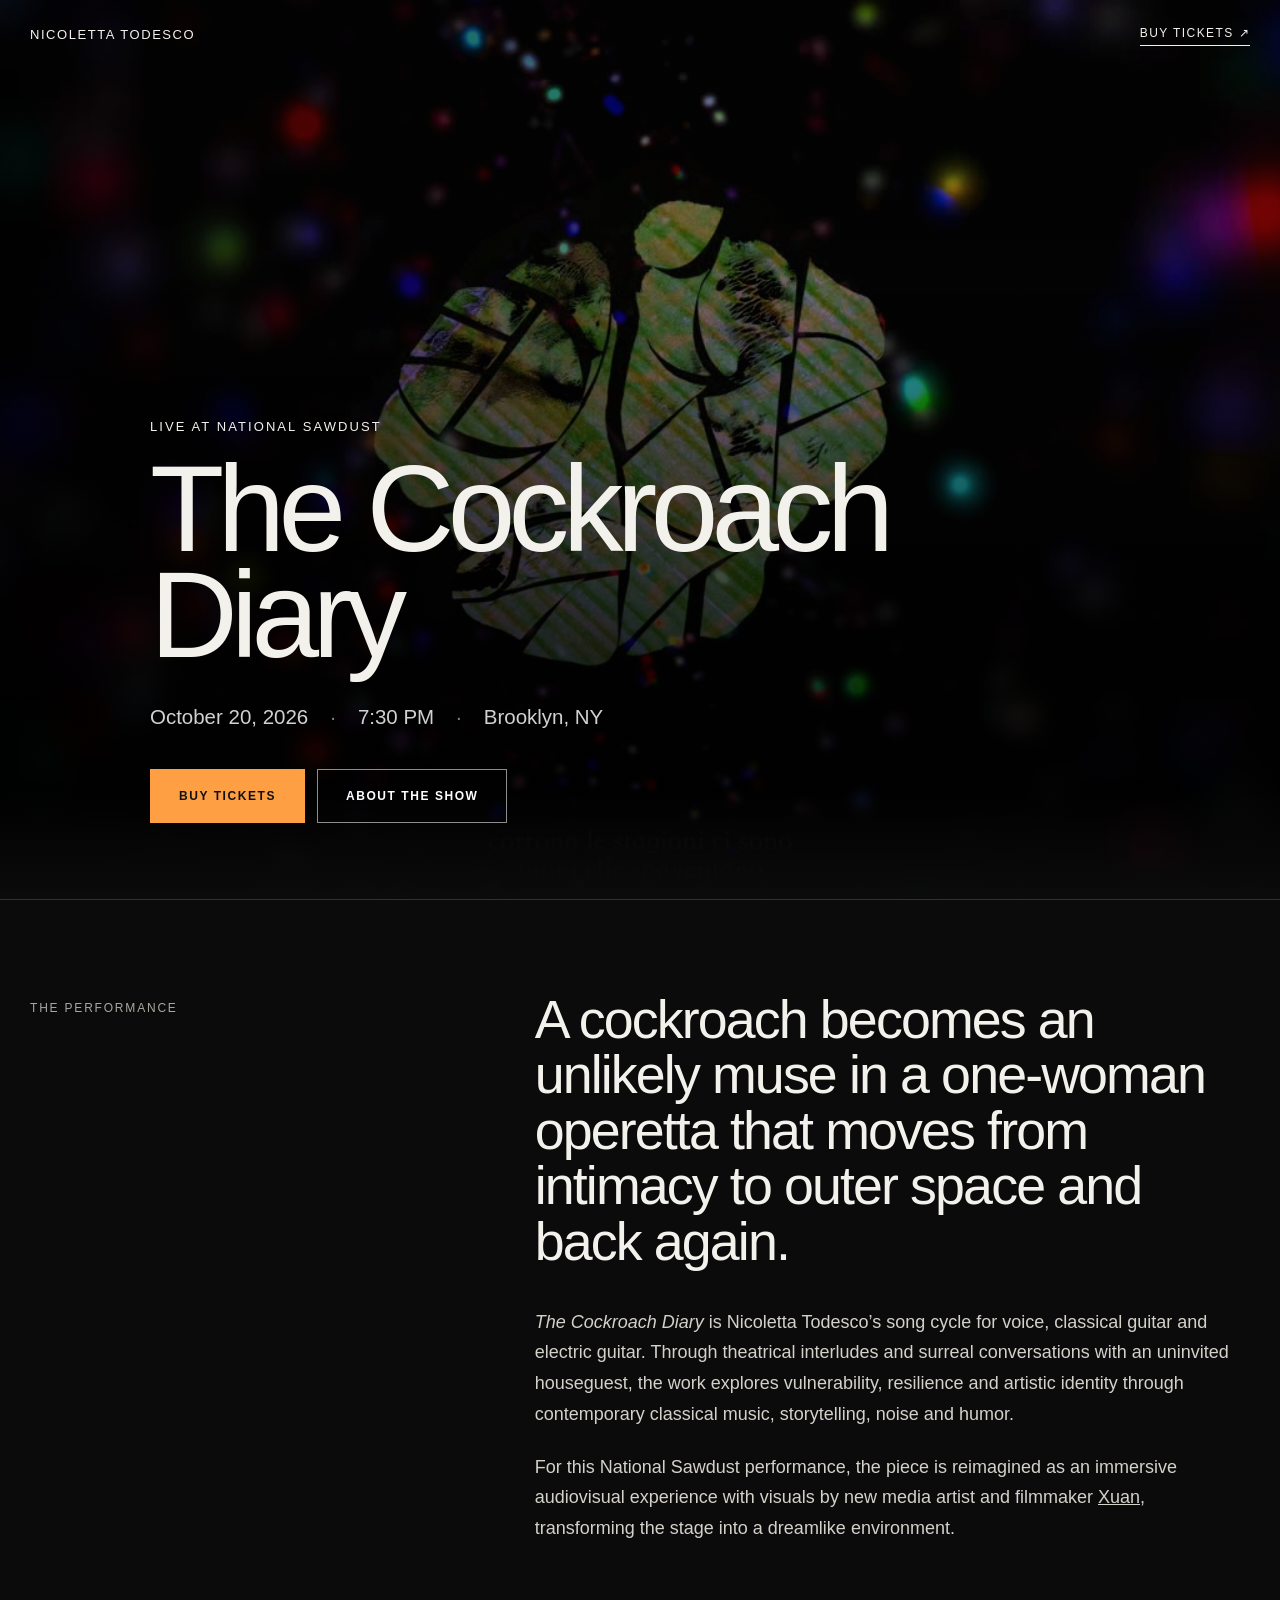
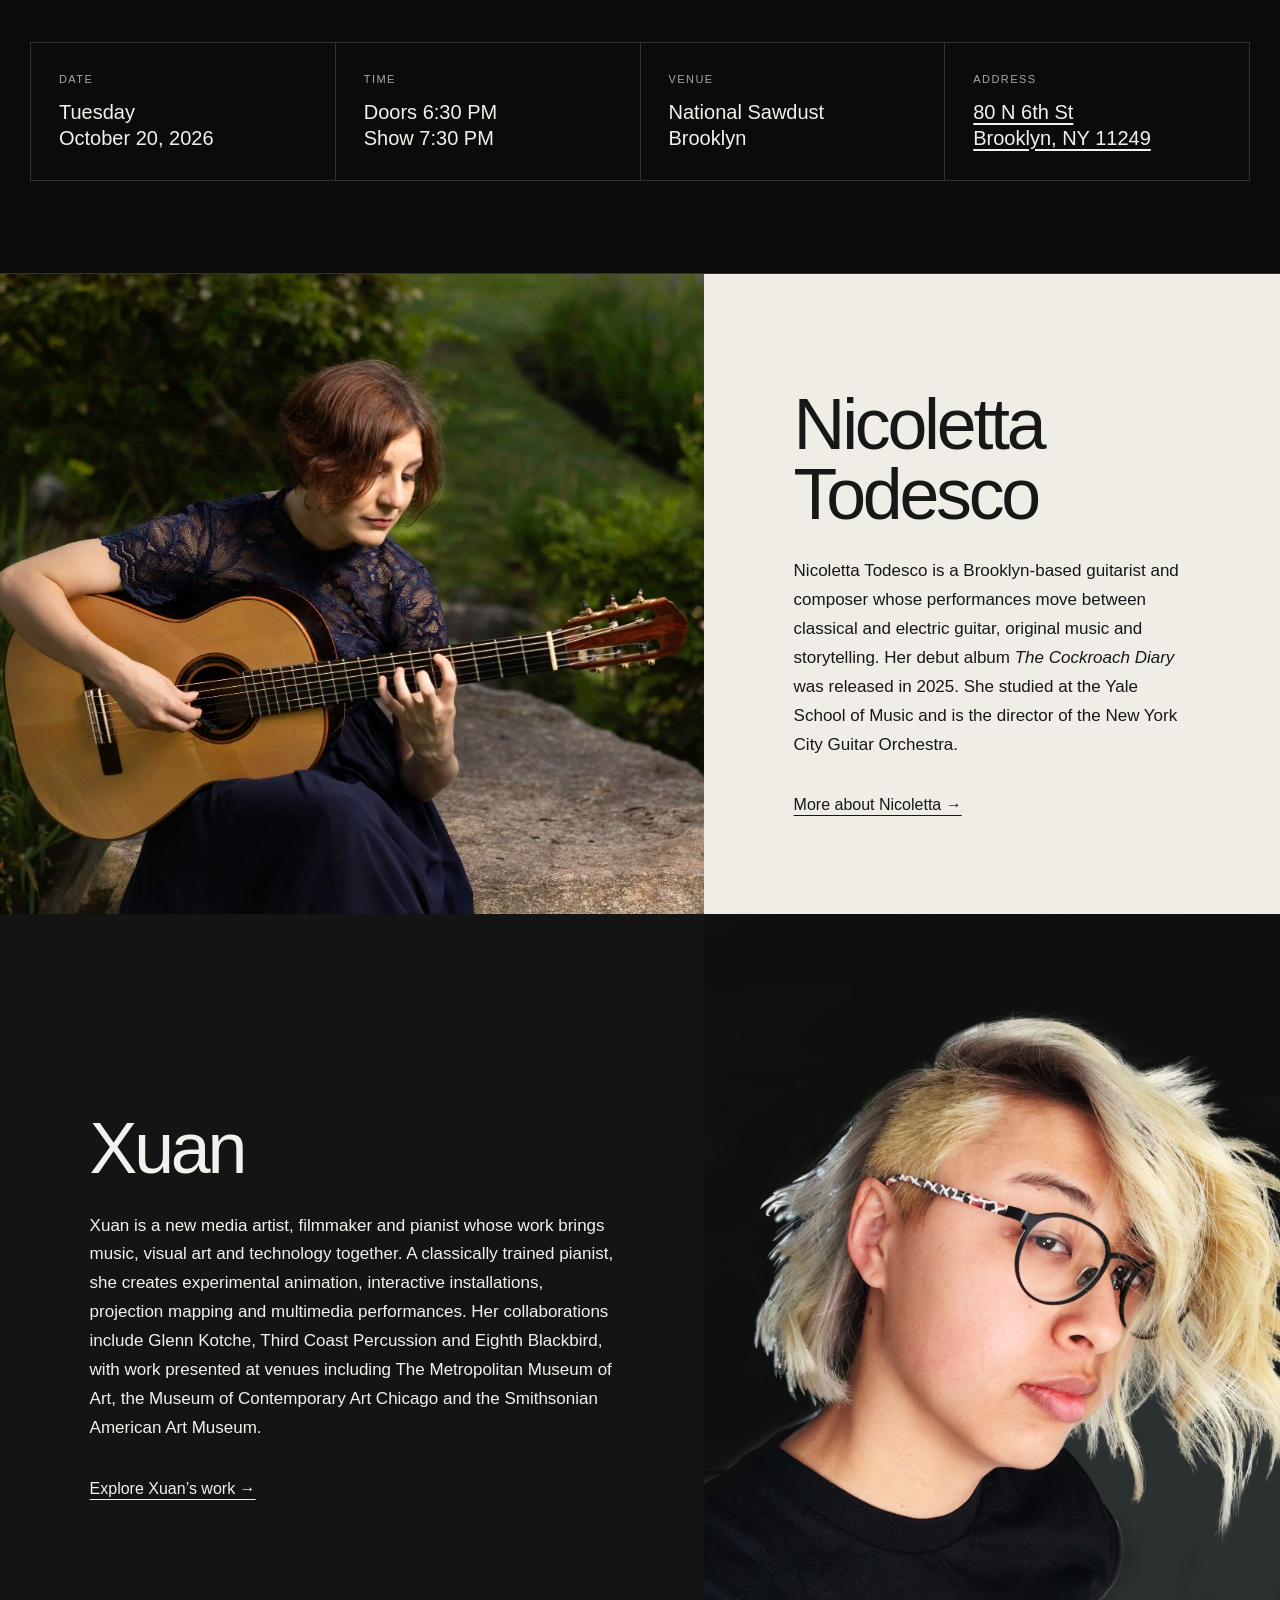
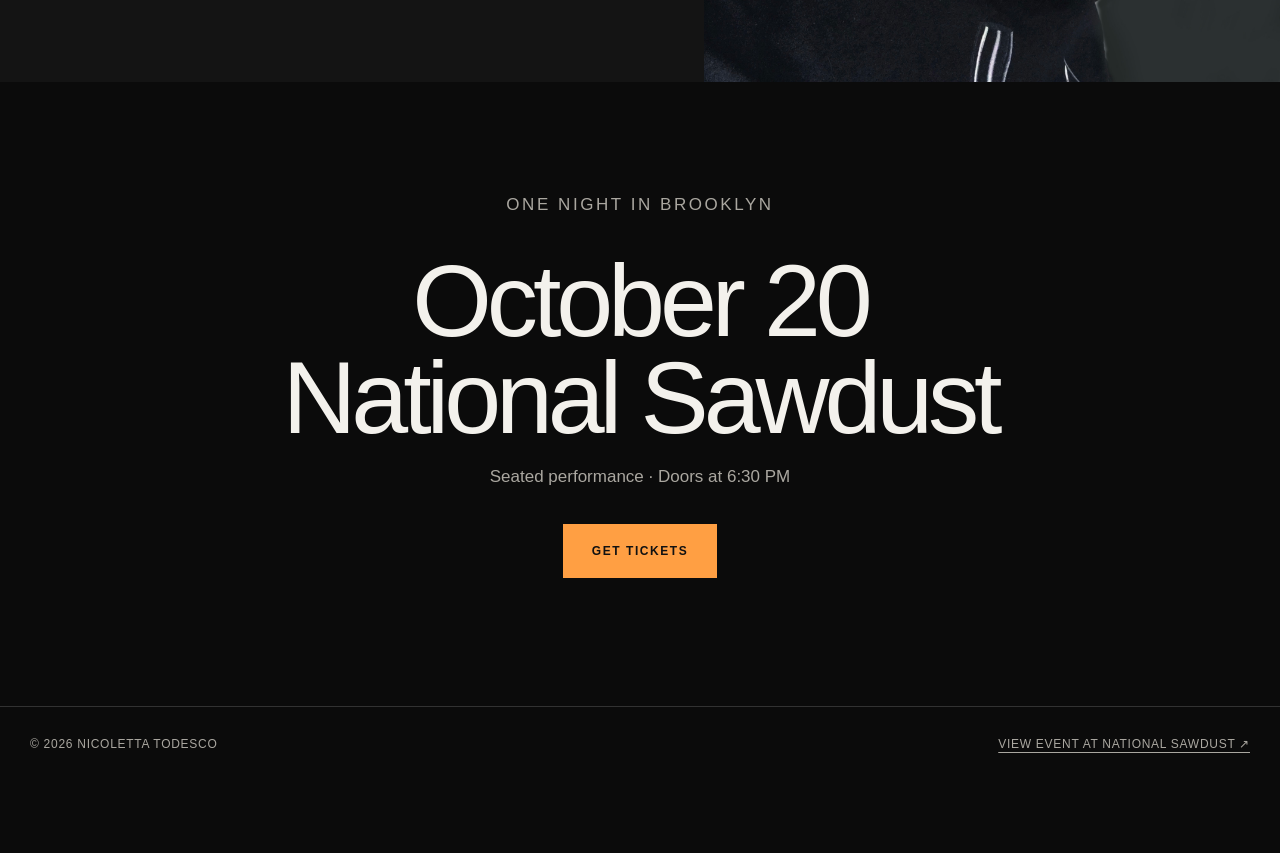
==== national-sawdust.html @ 716d6fb7 "Update national-sawdust.html" ====
<!doctype html>
<html lang="en">

<head>
  <meta charset="utf-8">
  <meta name="viewport" content="width=device-width, initial-scale=1">
  <meta name="theme-color" content="#0b0b0b">

  <title>Nicoletta Todesco — The Cockroach Diary Live at National Sawdust</title>
  <meta name="description"
    content="Nicoletta Todesco performs The Cockroach Diary live at National Sawdust in Brooklyn on October 20, 2026 — an immersive audiovisual performance with visuals by Xuan.">

  <!-- Change this if you use a different final URL -->
  <link rel="canonical" href="https://nicolettatodesco.org/national-sawdust">

  <!-- Open Graph / Facebook -->
  <meta property="og:type" content="website">
  <meta property="og:title" content="The Cockroach Diary — Live at National Sawdust">
  <meta property="og:description"
    content="October 20, 2026 · 7:30 PM · Brooklyn. An immersive audiovisual performance by Nicoletta Todesco with visuals by Xuan.">
  <meta property="og:url" content="https://nicolettatodesco.org/national-sawdust">
  <meta property="og:image" content="https://nicolettatodesco.org/images/promo-poster.jpg">
  <meta property="og:image:width" content="1280">
  <meta property="og:image:height" content="720">

  <link rel="apple-touch-icon" href="/apple-touch-icon.png">

  <!-- Event structured data -->
  <script type="application/ld+json">
  {
    "@context": "https://schema.org",
    "@type": "MusicEvent",
    "name": "Nicoletta Todesco: The Cockroach Diary",
    "description": "An immersive audiovisual performance of The Cockroach Diary, a song cycle for voice, classical guitar and electric guitar, with visuals by Xuan.",
    "startDate": "2026-10-20T19:30:00-04:00",
    "eventStatus": "https://schema.org/EventScheduled",
    "eventAttendanceMode": "https://schema.org/OfflineEventAttendanceMode",
    "location": {
      "@type": "Place",
      "name": "National Sawdust",
      "address": {
        "@type": "PostalAddress",
        "streetAddress": "80 North 6th Street",
        "addressLocality": "Brooklyn",
        "addressRegion": "NY",
        "postalCode": "11249",
        "addressCountry": "US"
      }
    },
    "performer": {
      "@type": "Person",
      "name": "Nicoletta Todesco",
      "url": "https://nicolettatodesco.org"
    },
    "image": [
      "https://nicolettatodesco.org/images/promo-poster.jpg"
    ],
    "offers": {
      "@type": "Offer",
      "url": "https://ci.ovationtix.com/36490/production/1280504",
      "availability": "https://schema.org/InStock"
    }
  }
  </script>

  <!-- Meta Pixel Code -->
  <script>
    !function (f, b, e, v, n, t, s) {
      if (f.fbq) return; n = f.fbq = function () {
        n.callMethod ?
        n.callMethod.apply(n, arguments) : n.queue.push(arguments)
      };
      if (!f._fbq) f._fbq = n; n.push = n; n.loaded = !0; n.version = '2.0';
      n.queue = []; t = b.createElement(e); t.async = !0;
      t.src = v; s = b.getElementsByTagName(e)[0];
      s.parentNode.insertBefore(t, s)
    }(window, document, 'script',
      'https://connect.facebook.net/en_US/fbevents.js');
    fbq('init', '2160778504854917');
    fbq('track', 'PageView');
  </script>
  <noscript><img height="1" width="1" style="display:none"
      src="https://www.facebook.com/tr?id=2160778504854917&ev=PageView&noscript=1" /></noscript>
  <!-- End Meta Pixel Code -->



  <style>
    :root {
      --bg: #0b0b0b;
      --panel: #131313;
      --text: #f3f1ec;
      --muted: #aaa7a0;
      --line: rgba(255, 255, 255, .16);
      --accent: #ff9f43;
      --max: 1220px;
    }

    * {
      box-sizing: border-box;
    }

    html {
      scroll-behavior: smooth;
    }

    body {
      margin: 0;
      background: var(--bg);
      color: var(--text);
      font-family: "Helvetica Neue", Helvetica, Arial, sans-serif;
      -webkit-font-smoothing: antialiased;
      line-height: 1.5;
    }

    a {
      color: inherit;
    }

    img {
      display: block;
      width: 100%;
    }

    .wrap {
      width: min(var(--max), calc(100% - 48px));
      margin: 0 auto;
    }

    .topbar {
      position: absolute;
      z-index: 5;
      top: 0;
      left: 0;
      width: 100%;
      padding: 24px 0;
    }

    .topbar__inner {
      display: flex;
      align-items: center;
      justify-content: space-between;
      gap: 24px;
    }

    .artist-link {
      text-decoration: none;
      text-transform: uppercase;
      letter-spacing: .12em;
      font-size: 13px;
      font-weight: 400;
    }

    .top-ticket {
      text-decoration: none;
      text-transform: uppercase;
      letter-spacing: .12em;
      font-size: 12px;
      border-bottom: 1px solid currentColor;
      padding-bottom: 3px;
    }

    .hero {
      min-height: 100svh;
      position: relative;
      display: grid;
      align-items: end;
      overflow: hidden;
      border-bottom: 1px solid var(--line);
    }

    .hero__image {
      position: absolute;
      inset: 0;
      width: 100%;
      height: 100%;
      object-fit: cover;
      object-position: center;
      opacity: .72;
      filter: saturate(.85) contrast(1.04);
    }

    .hero::after {
      content: "";
      position: absolute;
      inset: 0;
      background:
        linear-gradient(180deg, rgba(0, 0, 0, .2) 0%, rgba(0, 0, 0, .16) 32%, rgba(0, 0, 0, .86) 88%, #0b0b0b 100%),
        linear-gradient(90deg, rgba(0, 0, 0, .58), rgba(0, 0, 0, .05) 64%);
    }

    .hero__content {
      position: relative;
      z-index: 2;
      padding: 160px 0 76px;
      max-width: 980px;
    }

    .eyebrow {
      margin: 0 0 20px;
      text-transform: uppercase;
      letter-spacing: .16em;
      font-size: 13px;
      font-weight: 400;
    }

    h1 {
      font-size: clamp(58px, 9.5vw, 142px);
      line-height: .87;
      letter-spacing: -.055em;
      font-weight: 300;
      margin: 0;
      max-width: 1050px;
    }

    .hero__meta {
      margin-top: 34px;
      display: flex;
      flex-wrap: wrap;
      align-items: center;
      gap: 10px 22px;
      color: rgba(255, 255, 255, .82);
      font-size: clamp(16px, 1.6vw, 21px);
      font-weight: 300;
    }

    .hero__meta span+span::before {
      content: "·";
      margin-right: 22px;
      color: rgba(255, 255, 255, .5);
    }

    .cta-row {
      margin-top: 36px;
      display: flex;
      flex-wrap: wrap;
      gap: 12px;
    }

    .button {
      display: inline-flex;
      align-items: center;
      justify-content: center;
      min-height: 54px;
      padding: 0 28px;
      text-decoration: none;
      text-transform: uppercase;
      letter-spacing: .13em;
      font-size: 12px;
      font-weight: 600;
      background: var(--accent);
      color: #111;
      border: 1px solid var(--accent);
      transition: .18s ease;
    }

    .button:hover {
      background: #fff;
      border-color: #fff;
    }

    .button--ghost {
      background: transparent;
      color: #fff;
      border-color: rgba(255, 255, 255, .55);
    }

    .button--ghost:hover {
      color: #111;
    }

    .section {
      padding: 92px 0;
      border-bottom: 1px solid var(--line);
    }

    .intro-grid {
      display: grid;
      grid-template-columns: .72fr 1.28fr;
      gap: clamp(40px, 8vw, 120px);
      align-items: start;
    }

    .section-label {
      text-transform: uppercase;
      letter-spacing: .15em;
      font-size: 12px;
      color: var(--muted);
      margin: 7px 0 0;
    }

    .lead {
      margin: 0;
      font-size: clamp(28px, 4.2vw, 56px);
      line-height: 1.03;
      letter-spacing: -.035em;
      font-weight: 300;
    }

    .body-copy {
      max-width: 760px;
      margin-top: 38px;
      font-size: 18px;
      line-height: 1.7;
      color: #d4d1cb;
      font-weight: 300;
    }

    .body-copy p {
      margin: 0 0 1.25em;
    }

    .details {
      display: grid;
      grid-template-columns: repeat(4, 1fr);
      border-top: 1px solid var(--line);
      border-left: 1px solid var(--line);
      margin-top: 76px;
    }

    .detail {
      padding: 28px;
      min-height: 138px;
      border-right: 1px solid var(--line);
      border-bottom: 1px solid var(--line);
    }

    .detail small {
      display: block;
      color: var(--muted);
      text-transform: uppercase;
      letter-spacing: .13em;
      font-size: 11px;
      margin-bottom: 12px;
    }

    .detail strong {
      font-size: 20px;
      line-height: 1.25;
      font-weight: 400;
    }

    .detail a {
      text-underline-offset: 4px;
    }

    .visual-section {
      display: grid;
      grid-template-columns: 1.1fr .9fr;
      min-height: 640px;
    }

    .visual-section__image {
      min-height: 620px;
      background: #111;
    }

    .visual-section__image img {
      width: 100%;
      height: 100%;
      object-fit: cover;
      object-position: center;
    }

    .visual-section__copy {
      display: flex;
      flex-direction: column;
      justify-content: center;
      padding: 72px clamp(32px, 7vw, 100px);
      background: #f0ede6;
      color: #171717;
    }

    .visual-section__copy .section-label {
      color: #67635e;
    }

    .visual-section__copy h2 {
      margin: 18px 0 28px;
      font-size: clamp(42px, 5.6vw, 80px);
      line-height: .98;
      letter-spacing: -.045em;
      font-weight: 300;
    }

    .visual-section__copy p {
      margin: 0;
      max-width: 570px;
      font-size: 17px;
      line-height: 1.7;
      font-weight: 300;
    }

    .visual-section__copy a {
      margin-top: 34px;
      width: fit-content;
      color: #171717;
      text-underline-offset: 5px;
    }

    .visual-section--reverse .visual-section__copy {
      order: 1;
      background: #141414;
      color: var(--text);
    }

    .visual-section--reverse .visual-section__image {
      order: 2;
    }

    .visual-section--reverse .visual-section__copy .section-label {
      color: var(--muted);
    }

    .visual-section--reverse .visual-section__copy a {
      color: var(--text);
    }

    .final-cta {
      text-align: center;
      padding: 110px 24px 128px;
    }

    .final-cta h2 {
      margin: 0 auto 18px;
      font-size: clamp(48px, 8vw, 112px);
      line-height: .95;
      letter-spacing: -.05em;
      font-weight: 300;
    }

    .final-cta p {
      margin: 0 0 34px;
      color: var(--muted);
      font-size: 17px;
    }

    footer {
      border-top: 1px solid var(--line);
      padding: 28px 0 100px;
      color: var(--muted);
      font-size: 12px;
      letter-spacing: .06em;
      text-transform: uppercase;
    }

    .footer__inner {
      display: flex;
      align-items: center;
      justify-content: space-between;
      gap: 20px;
    }

    .footer__inner a {
      text-underline-offset: 4px;
    }

    .mobile-buy {
      display: none;
    }

    @media (max-width: 900px) {
      .hero {
        min-height: 88svh;
      }

      .hero__content {
        padding-bottom: 52px;
      }

      .intro-grid {
        grid-template-columns: 1fr;
        gap: 28px;
      }

      .details {
        grid-template-columns: repeat(2, 1fr);
      }

      .visual-section {
        grid-template-columns: 1fr;
      }

      .visual-section__image {
        min-height: 480px;
      }

      .visual-section__copy {
        padding: 64px 32px 72px;
      }

      .visual-section--reverse .visual-section__image {
        order: 1;
      }

      .visual-section--reverse .visual-section__copy {
        order: 2;
      }
    }

    @media (max-width: 620px) {
      .wrap {
        width: min(100% - 32px, var(--max));
      }

      .topbar {
        padding-top: 18px;
      }

      .top-ticket {
        display: none;
      }

      .artist-link {
        font-size: 11px;
      }

      .hero {
        min-height: 82svh;
        align-items: end;
      }

      .hero__image {
        object-position: 52% center;
      }

      .hero__content {
        padding: 130px 0 46px;
      }

      h1 {
        font-size: clamp(54px, 17vw, 86px);
        line-height: .9;
      }

      .hero__meta {
        display: grid;
        gap: 4px;
        margin-top: 24px;
        font-size: 16px;
      }

      .hero__meta span+span::before {
        display: none;
      }

      .cta-row {
        margin-top: 26px;
      }

      .button {
        width: 100%;
      }

      .section {
        padding: 66px 0;
      }

      .lead {
        font-size: 36px;
      }

      .body-copy {
        margin-top: 26px;
        font-size: 17px;
      }

      .details {
        grid-template-columns: 1fr;
        margin-top: 52px;
      }

      .detail {
        min-height: 0;
      }

      .visual-section__image {
        min-height: 360px;
      }

      .visual-section__copy h2 {
        font-size: 48px;
      }

      .final-cta {
        padding: 78px 18px 110px;
      }

      .final-cta h2 {
        font-size: 58px;
      }

      .footer__inner {
        align-items: flex-start;
        flex-direction: column;
      }

      .mobile-buy {
        display: block;
        position: fixed;
        left: 12px;
        right: 12px;
        bottom: max(12px, env(safe-area-inset-bottom));
        z-index: 20;
        text-align: center;
        padding: 16px 20px;
        background: var(--accent);
        color: #111;
        text-decoration: none;
        text-transform: uppercase;
        letter-spacing: .13em;
        font-size: 12px;
        font-weight: 700;
        box-shadow: 0 8px 35px rgba(0, 0, 0, .45);
      }
    }

    @media (prefers-reduced-motion: reduce) {
      html {
        scroll-behavior: auto;
      }

      * {
        transition: none !important;
      }
    }
  </style>



</head>

<body>

  <header class="topbar">
    <div class="wrap topbar__inner">
      <a class="artist-link" href="https://nicolettatodesco.org">Nicoletta Todesco</a>
      <a class="top-ticket ticket-link" href="https://ci.ovationtix.com/36490/production/1280504">Buy tickets ↗</a>
    </div>
  </header>

  <main>
    <section class="hero" aria-labelledby="event-title">
      <img class="hero__image" src="images/promo-poster.jpg" alt="Visual artwork from The Cockroach Diary">
      <div class="wrap hero__content">
        <p class="eyebrow">Live at National Sawdust</p>
        <h1 id="event-title">The Cockroach Diary</h1>

        <div class="hero__meta" aria-label="Event details">
          <span>October 20, 2026</span>
          <span>7:30 PM</span>
          <span>Brooklyn, NY</span>
        </div>

        <div class="cta-row">
          <a class="button ticket-link" href="https://ci.ovationtix.com/36490/production/1280504">Buy tickets</a>
          <a class="button button--ghost" href="#about-show">About the show</a>
        </div>
      </div>
    </section>

    <section class="section" id="about-show">
      <div class="wrap">
        <div class="intro-grid">
          <p class="section-label">The performance</p>
          <div>
            <p class="lead">A cockroach becomes an unlikely muse in a one-woman operetta that moves from intimacy to
              outer space and back again.</p>

            <div class="body-copy">
              <p><em>The Cockroach Diary</em> is Nicoletta Todesco’s song cycle for voice, classical guitar and electric
                guitar. Through theatrical interludes and surreal conversations with an uninvited houseguest, the work
                explores vulnerability, resilience and artistic identity through contemporary classical music,
                storytelling, noise and humor.</p>

              <p>For this National Sawdust performance, the piece is reimagined as an immersive audiovisual experience
                with visuals by new media artist and filmmaker <a href="https://www.xuanfilms.com/" target="_blank"
                  rel="noopener">Xuan</a>, transforming the stage into a dreamlike environment.</p>
            </div>
          </div>
        </div>

        <div class="details">
          <div class="detail">
            <small>Date</small>
            <strong>Tuesday<br>October 20, 2026</strong>
          </div>
          <div class="detail">
            <small>Time</small>
            <strong>Doors 6:30 PM<br>Show 7:30 PM</strong>
          </div>
          <div class="detail">
            <small>Venue</small>
            <strong>National Sawdust<br>Brooklyn</strong>
          </div>
          <div class="detail">
            <small>Address</small>
            <strong><a
                href="https://www.google.com/maps/search/?api=1&query=National+Sawdust+80+North+6th+Street+Brooklyn+NY+11249"
                target="_blank" rel="noopener">80 N 6th St<br>Brooklyn, NY 11249</a></strong>
          </div>
        </div>
      </div>
    </section>

    <section class="visual-section" aria-labelledby="about-nicoletta">
      <div class="visual-section__image">
        <img src="images/nikiguitar2.jpeg" alt="Nicoletta Todesco playing classical guitar">
      </div>
      <div class="visual-section__copy">
        <!-- <p class="section-label">Nicoletta Todesco</p> -->
        <h2 id="about-nicoletta">Nicoletta Todesco</h2>
        <p>Nicoletta Todesco is a Brooklyn-based guitarist and composer whose performances move between classical and
          electric guitar, original music and storytelling. Her debut album <em>The Cockroach Diary</em> was released in
          2025. She studied at the Yale School of Music and is the director of the New York City Guitar Orchestra.</p>
        <a href="https://nicolettatodesco.org">More about Nicoletta →</a>
      </div>
    </section>

    <section class="visual-section visual-section--reverse" aria-labelledby="about-xuan">
      <div class="visual-section__image">
        <img src="images/Xuan_headshot_black.jpg" alt="Xuan, new media artist, filmmaker and pianist">
      </div>
      <div class="visual-section__copy">
        <!-- <p class="section-label">Visuals by Xuan</p> -->
        <h2 id="about-xuan">Xuan</h2>
        <p>Xuan is a new media artist, filmmaker and pianist whose work brings music, visual art and technology
          together. A classically trained pianist, she creates experimental animation, interactive installations,
          projection mapping and multimedia performances. Her collaborations include Glenn Kotche, Third Coast
          Percussion and Eighth Blackbird, with work presented at venues including The Metropolitan Museum of Art, the
          Museum of Contemporary Art Chicago and the Smithsonian American Art Museum.</p>
        <a href="https://www.xuanfilms.com/" target="_blank" rel="noopener">Explore Xuan’s work →</a>
      </div>
    </section>

    <section class="final-cta">
      <p class="section-label">One night in Brooklyn</p>
      <h2>October 20<br>National Sawdust</h2>
      <p>Seated performance · Doors at 6:30 PM</p>
      <a class="button ticket-link" href="https://ci.ovationtix.com/36490/production/1280504">Get tickets</a>
    </section>
  </main>

  <footer>
    <div class="wrap footer__inner">
      <span>© 2026 Nicoletta Todesco</span>
      <a href="https://www.nationalsawdust.org/event/nicoletta-todesco-the-cockroach-diary" target="_blank"
        rel="noopener">View event at National Sawdust ↗</a>
    </div>
  </footer>

  <a class="mobile-buy ticket-link" href="https://ci.ovationtix.com/36490/production/1280504">Buy tickets</a>

  <!-- <script>
    document.querySelectorAll('.ticket-link').forEach(function (link) {
      link.addEventListener('click', function () {
        if (typeof fbq === 'function') {
          fbq('track', 'InitiateCheckout');
        }
      });
    });
  </script> -->
</body>

</html>
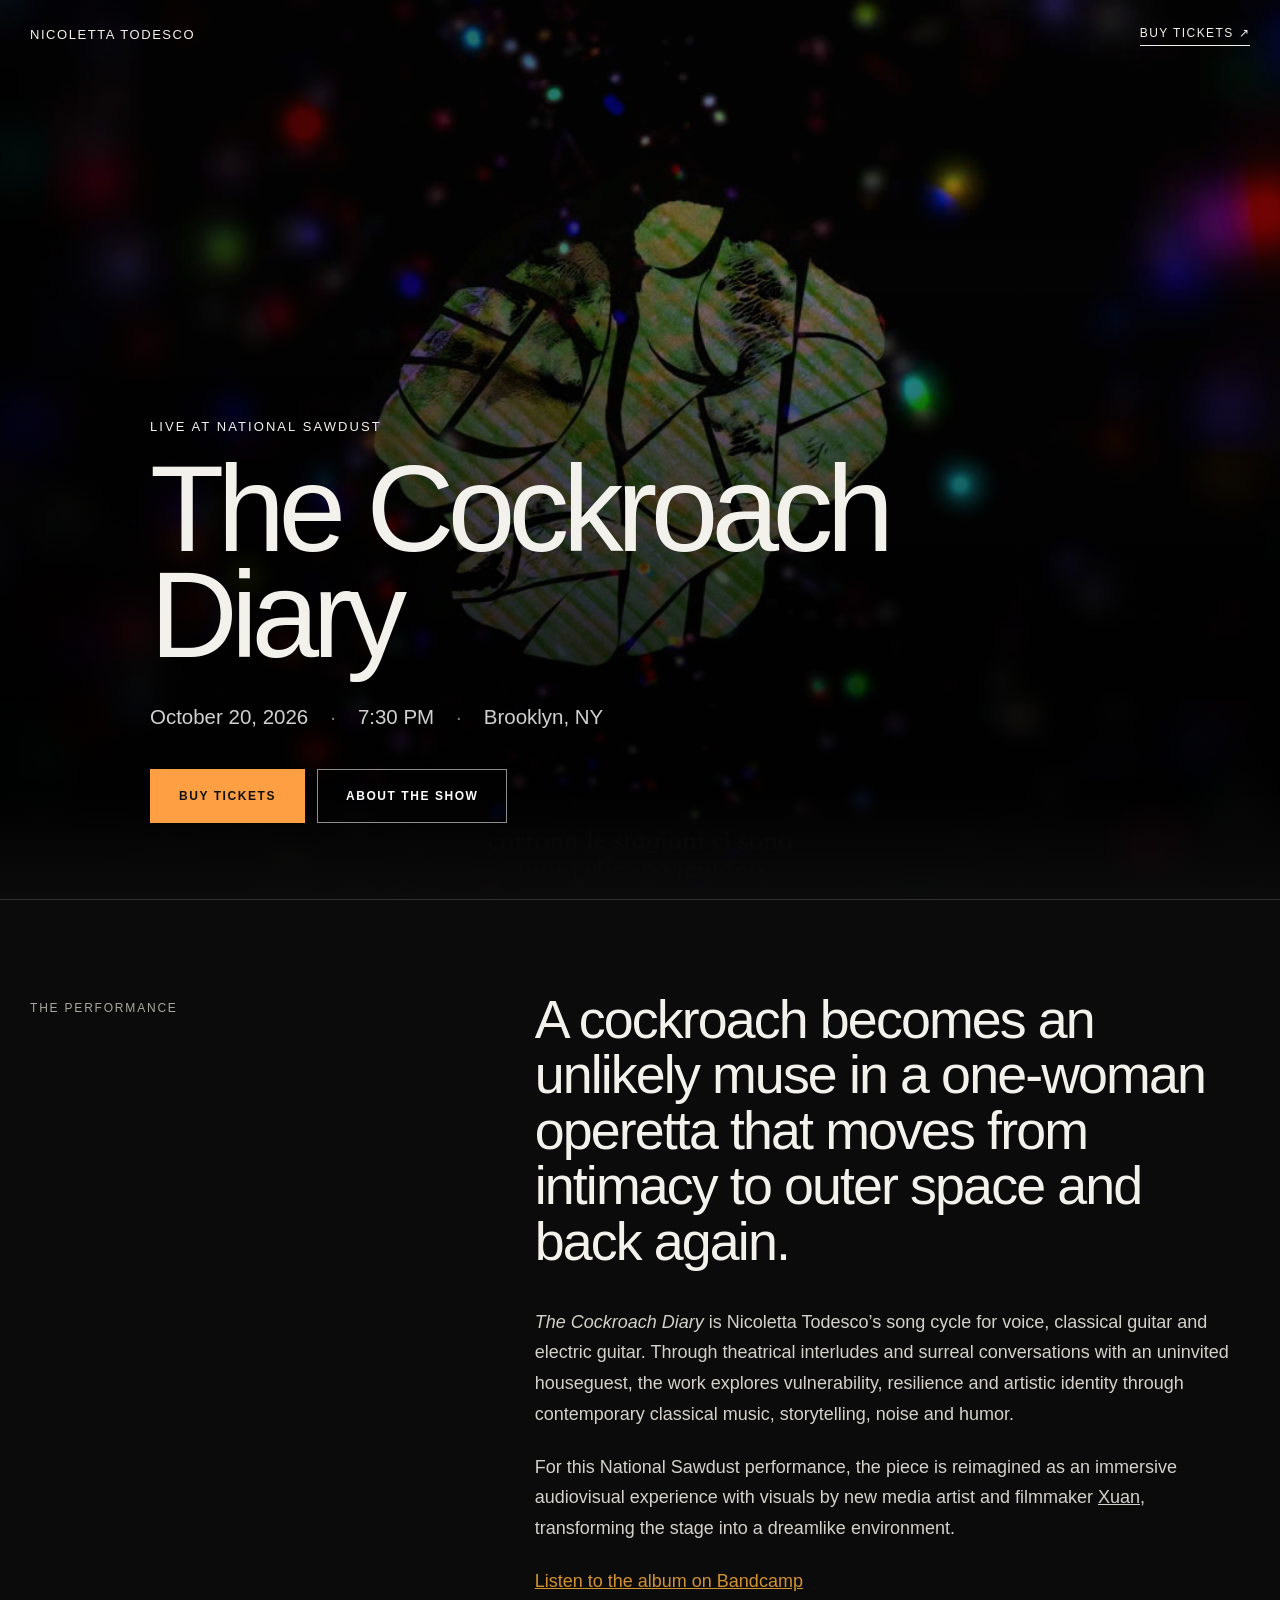
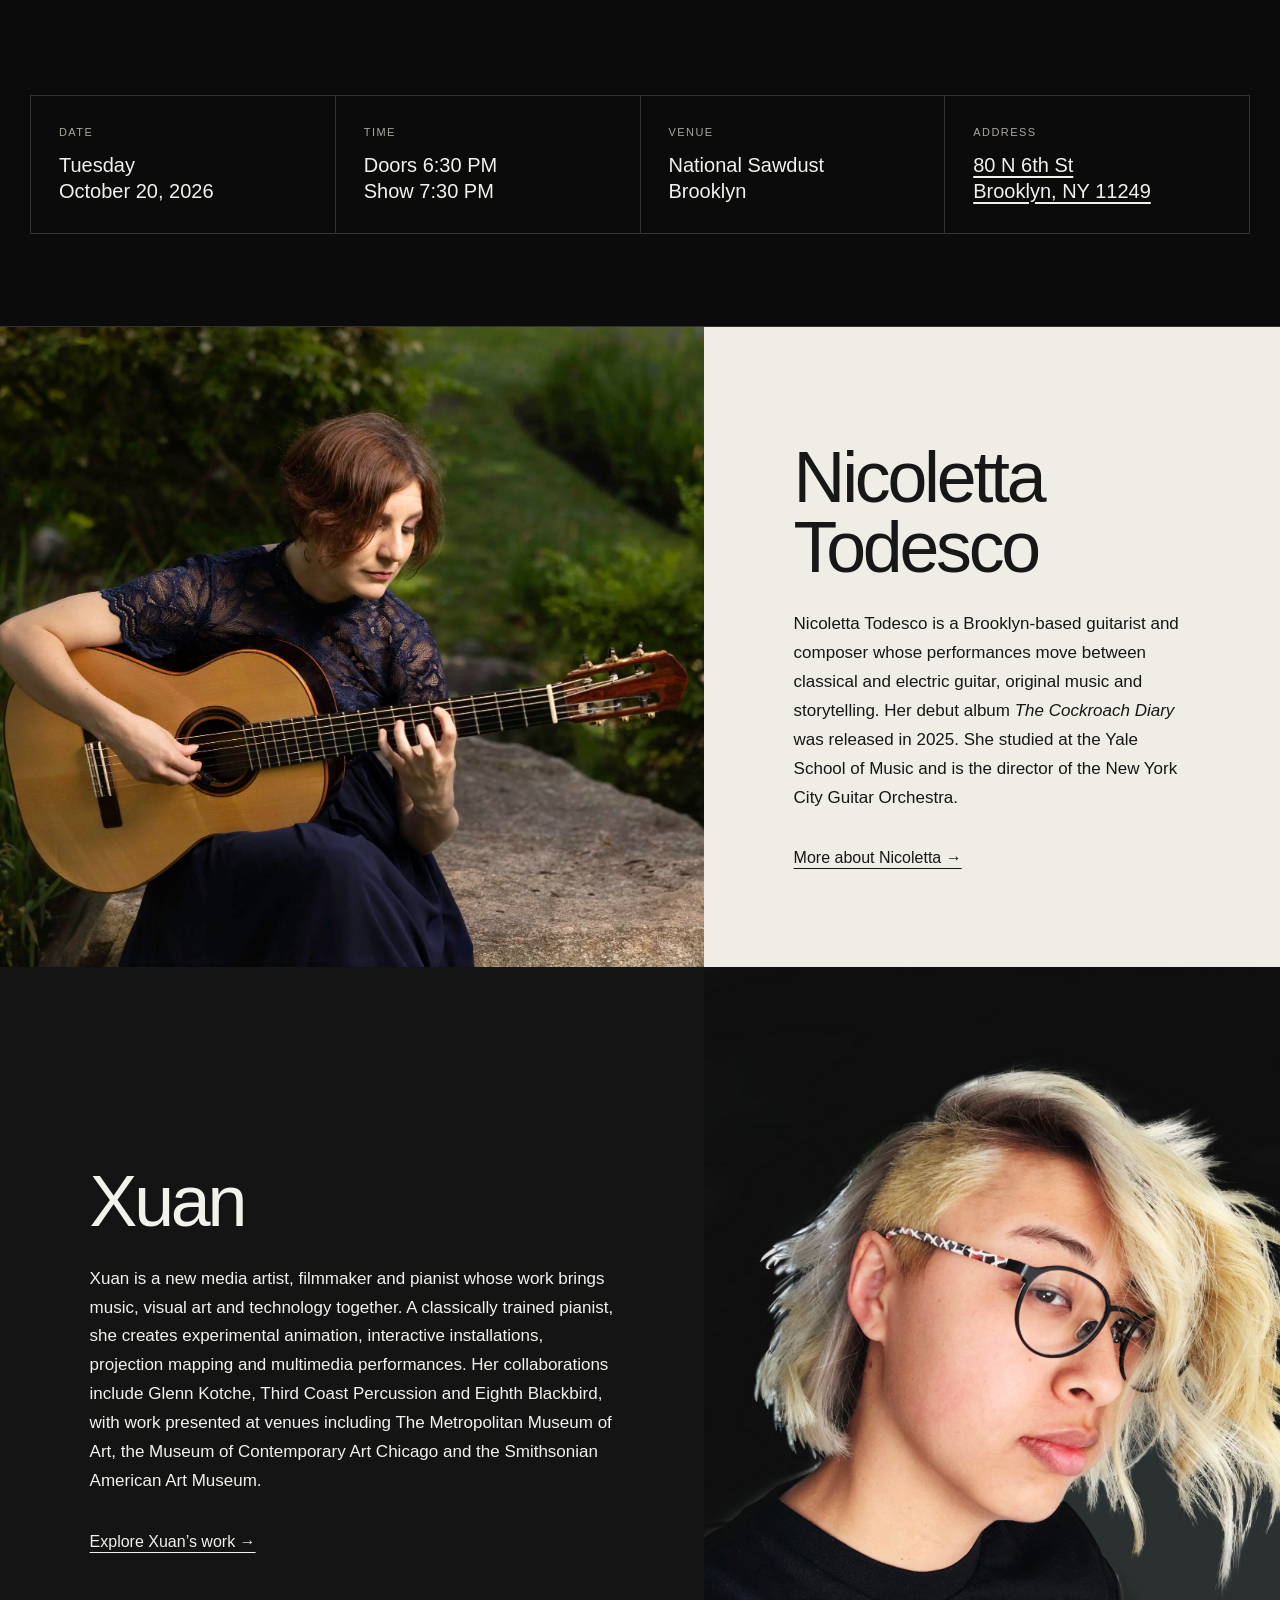
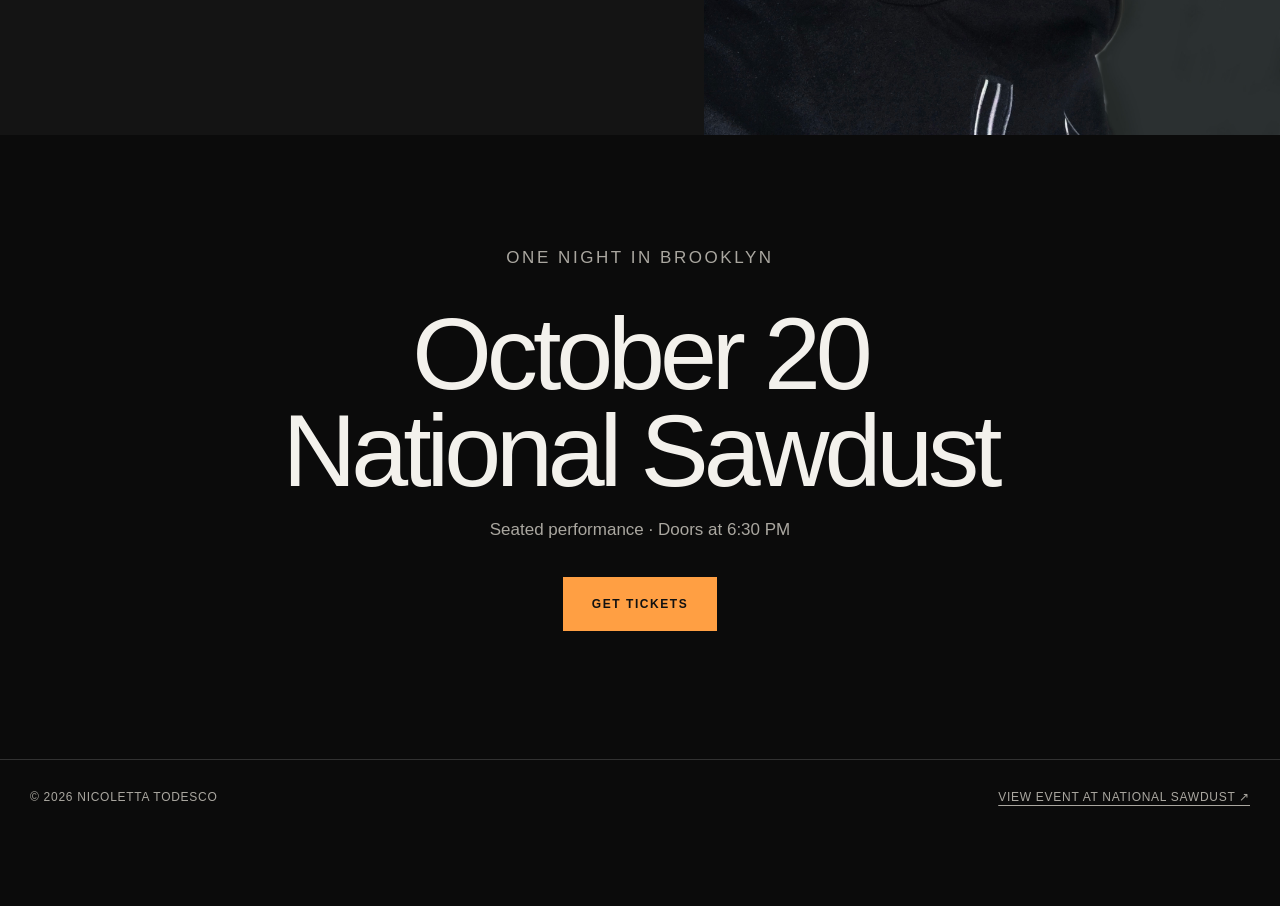
==== commit 34925939: "Update national-sawdust.html" ====
--- a/national-sawdust.html
+++ b/national-sawdust.html
@@ -68,7 +68,7 @@
     !function (f, b, e, v, n, t, s) {
       if (f.fbq) return; n = f.fbq = function () {
         n.callMethod ?
-        n.callMethod.apply(n, arguments) : n.queue.push(arguments)
+          n.callMethod.apply(n, arguments) : n.queue.push(arguments)
       };
       if (!f._fbq) f._fbq = n; n.push = n; n.loaded = !0; n.version = '2.0';
       n.queue = []; t = b.createElement(e); t.async = !0;
@@ -676,6 +676,10 @@
               <p>For this National Sawdust performance, the piece is reimagined as an immersive audiovisual experience
                 with visuals by new media artist and filmmaker <a href="https://www.xuanfilms.com/" target="_blank"
                   rel="noopener">Xuan</a>, transforming the stage into a dreamlike environment.</p>
+
+              <p><a href="https://nicolettatodesco.bandcamp.com/album/the-cockroach-diary" target="_blank"
+                  style="color: rgb(211, 146, 48);">Listen to the album on Bandcamp</a></p>
+
             </div>
           </div>
         </div>
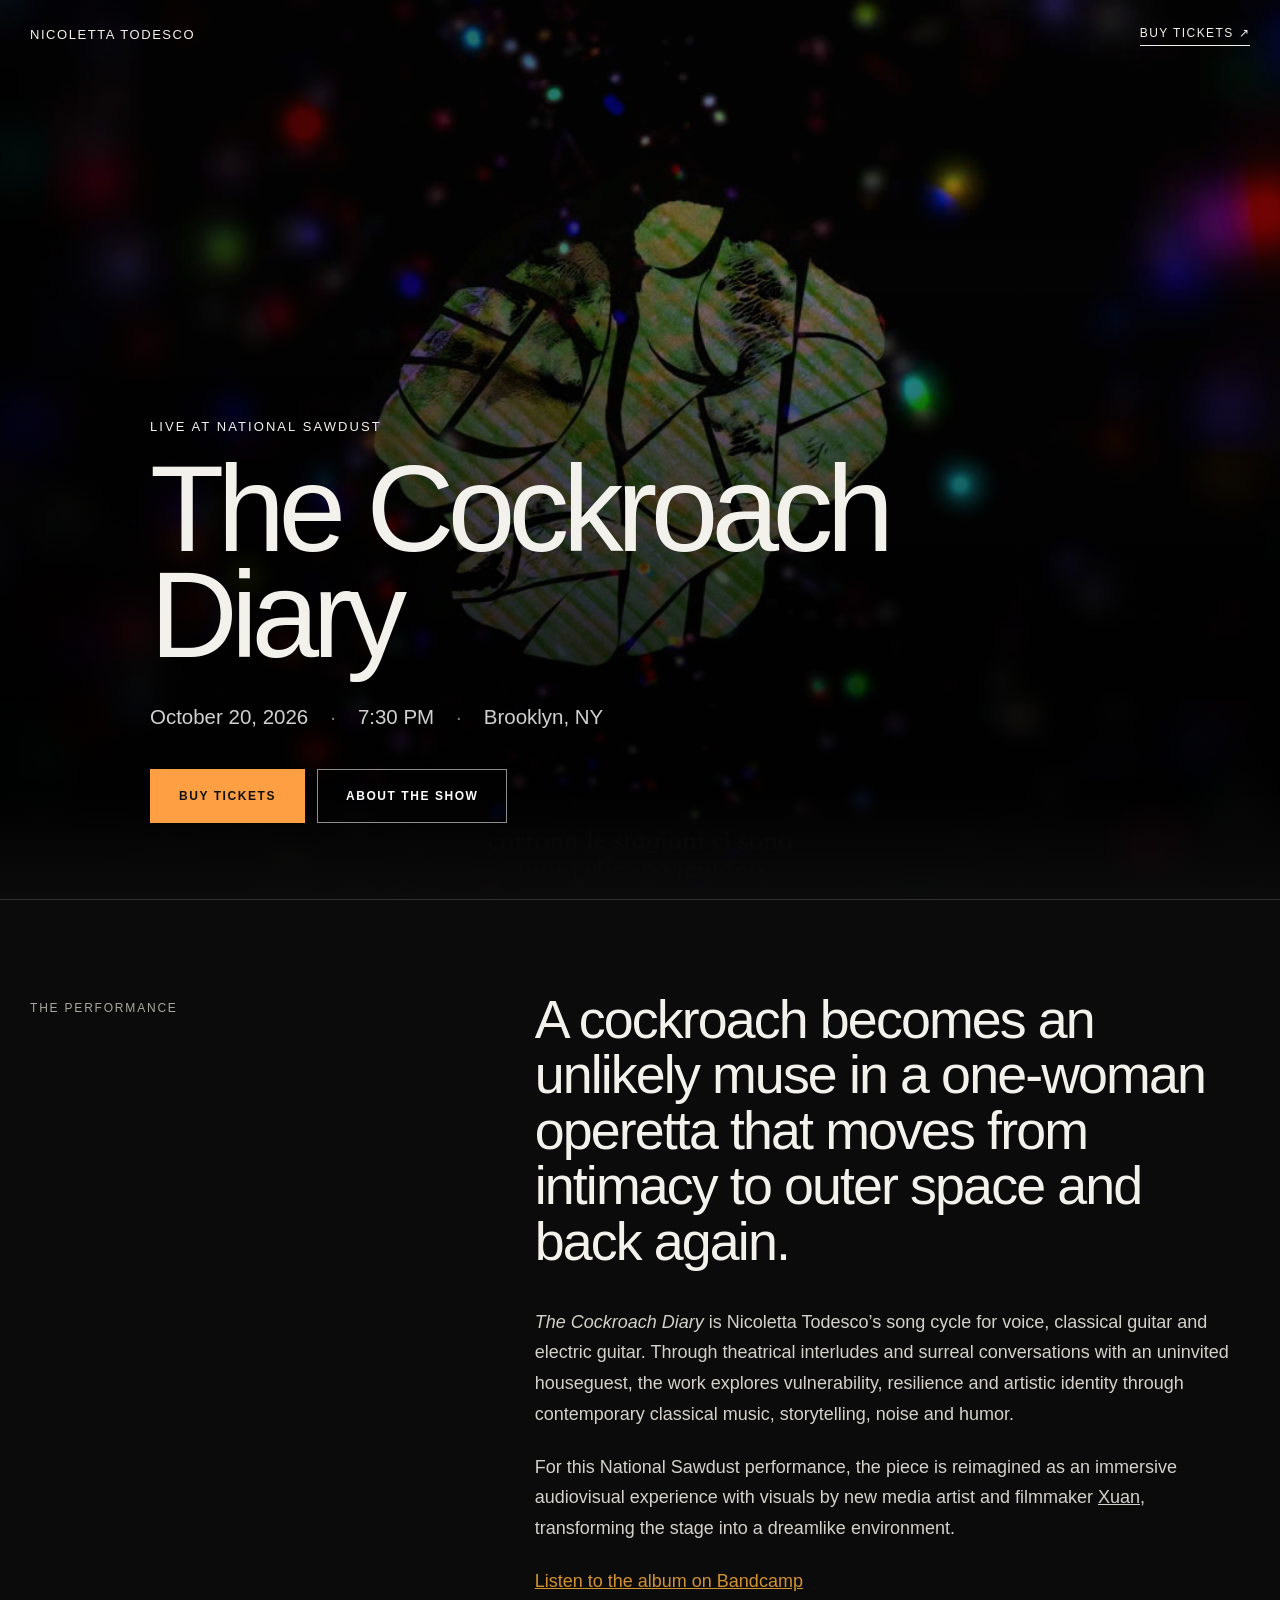
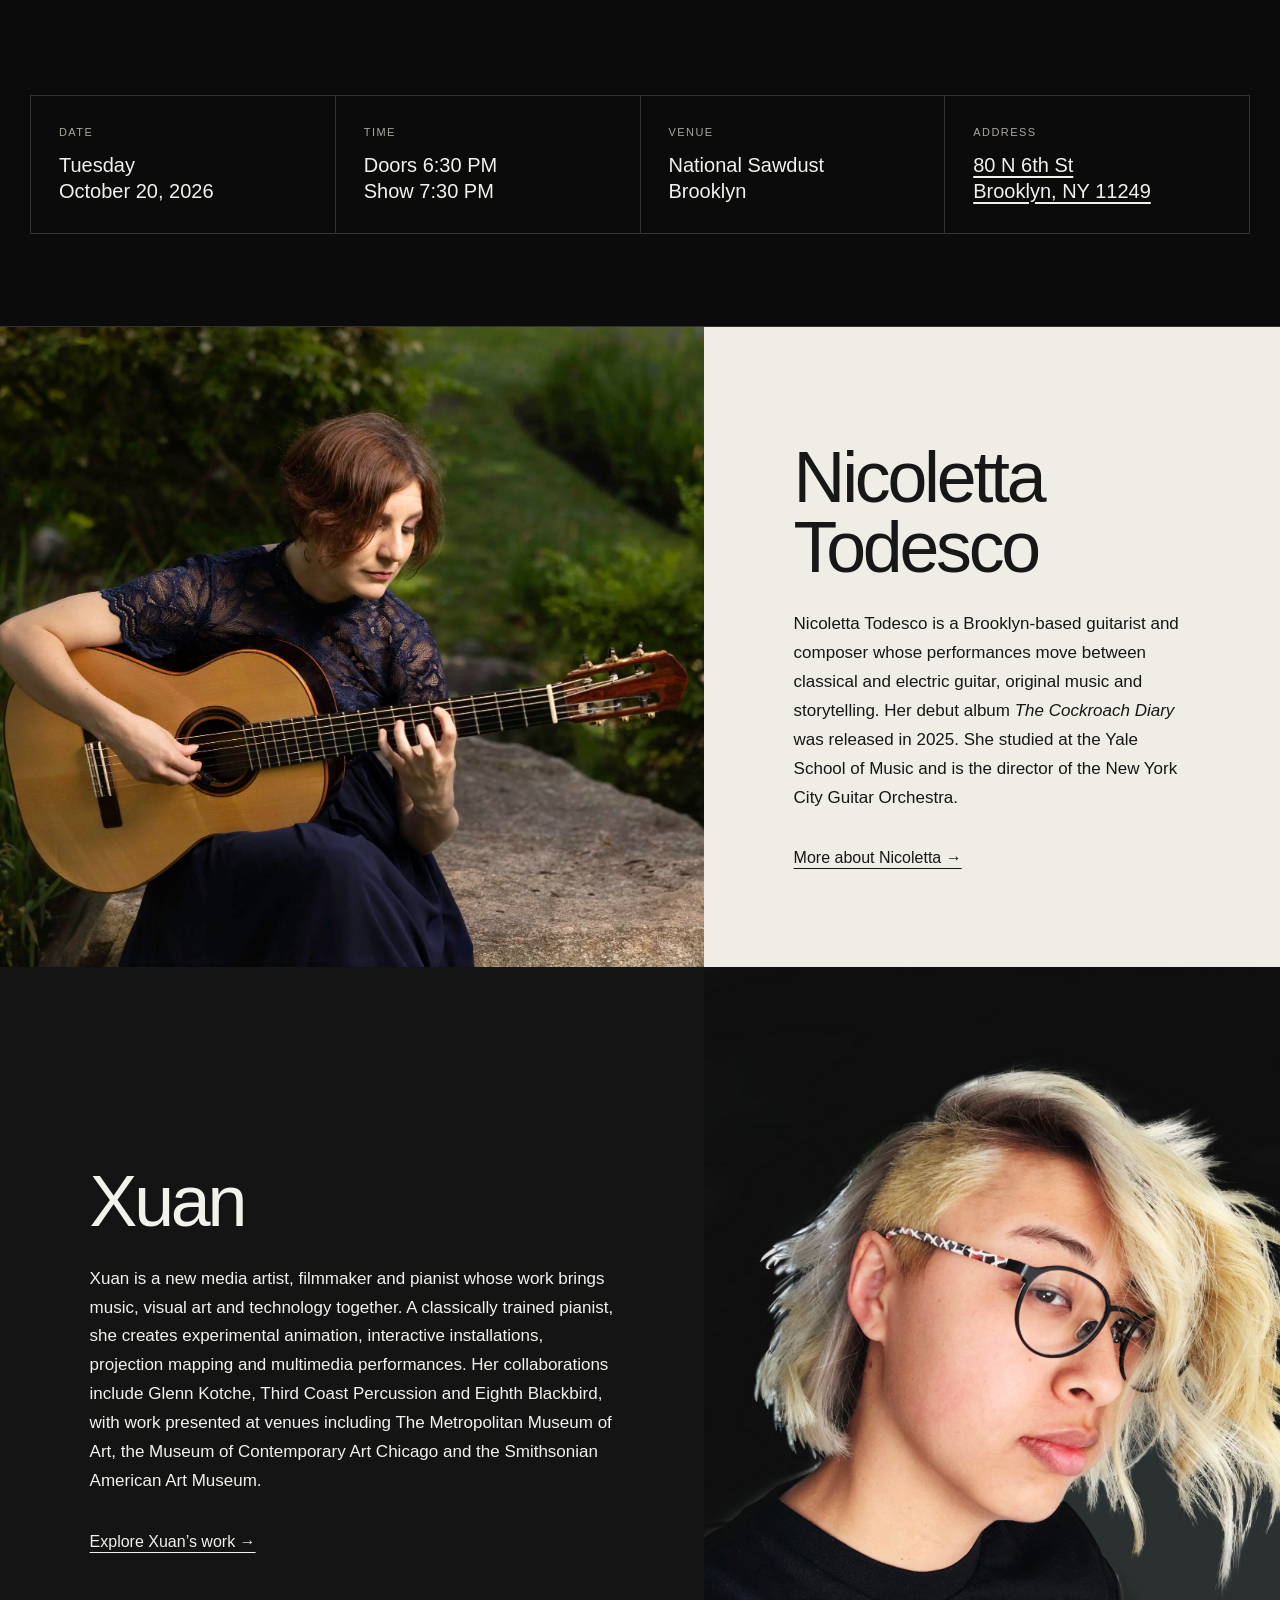
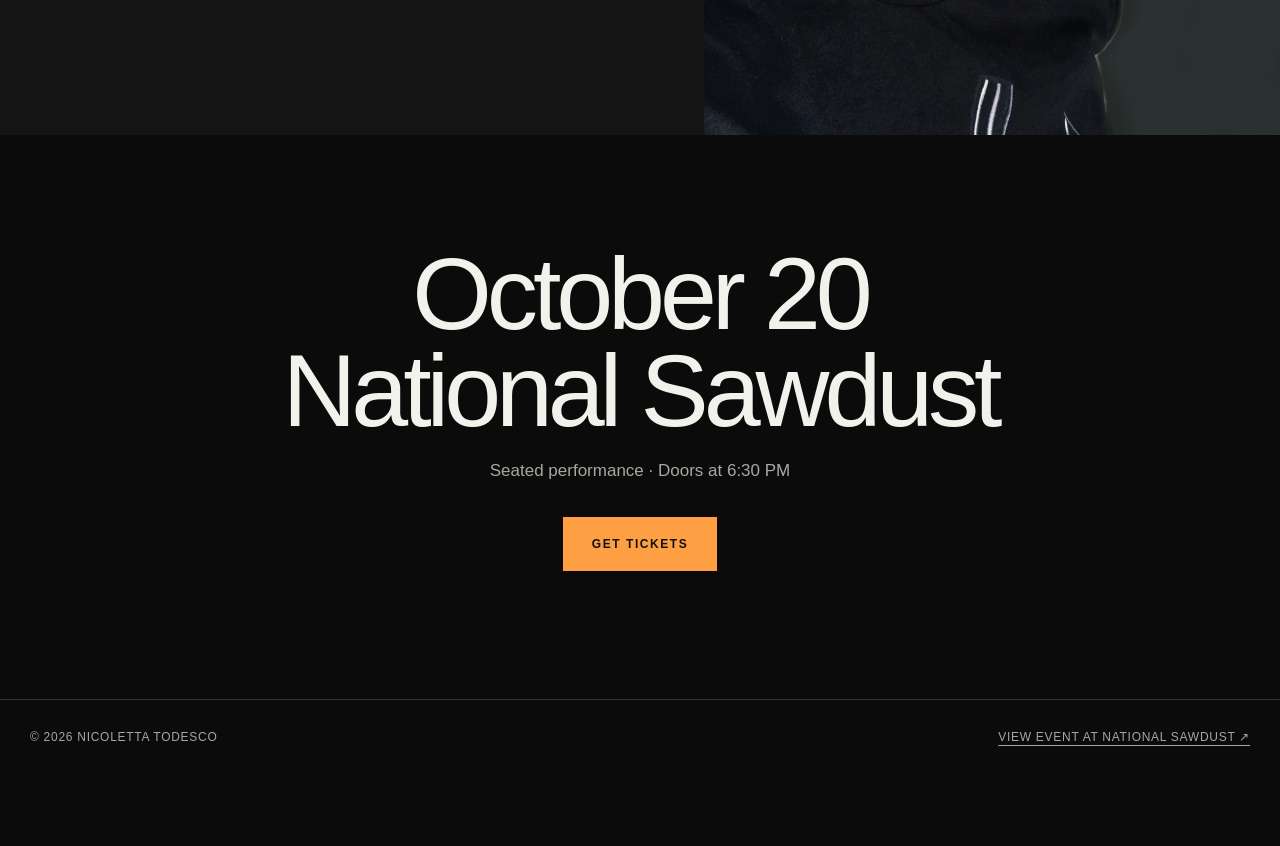
==== commit 89331ef6: "Update national-sawdust.html" ====
--- a/national-sawdust.html
+++ b/national-sawdust.html
@@ -738,7 +738,7 @@
     </section>
 
     <section class="final-cta">
-      <p class="section-label">One night in Brooklyn</p>
+      <!-- <p class="section-label">One night in Brooklyn</p> -->
       <h2>October 20<br>National Sawdust</h2>
       <p>Seated performance · Doors at 6:30 PM</p>
       <a class="button ticket-link" href="https://ci.ovationtix.com/36490/production/1280504">Get tickets</a>
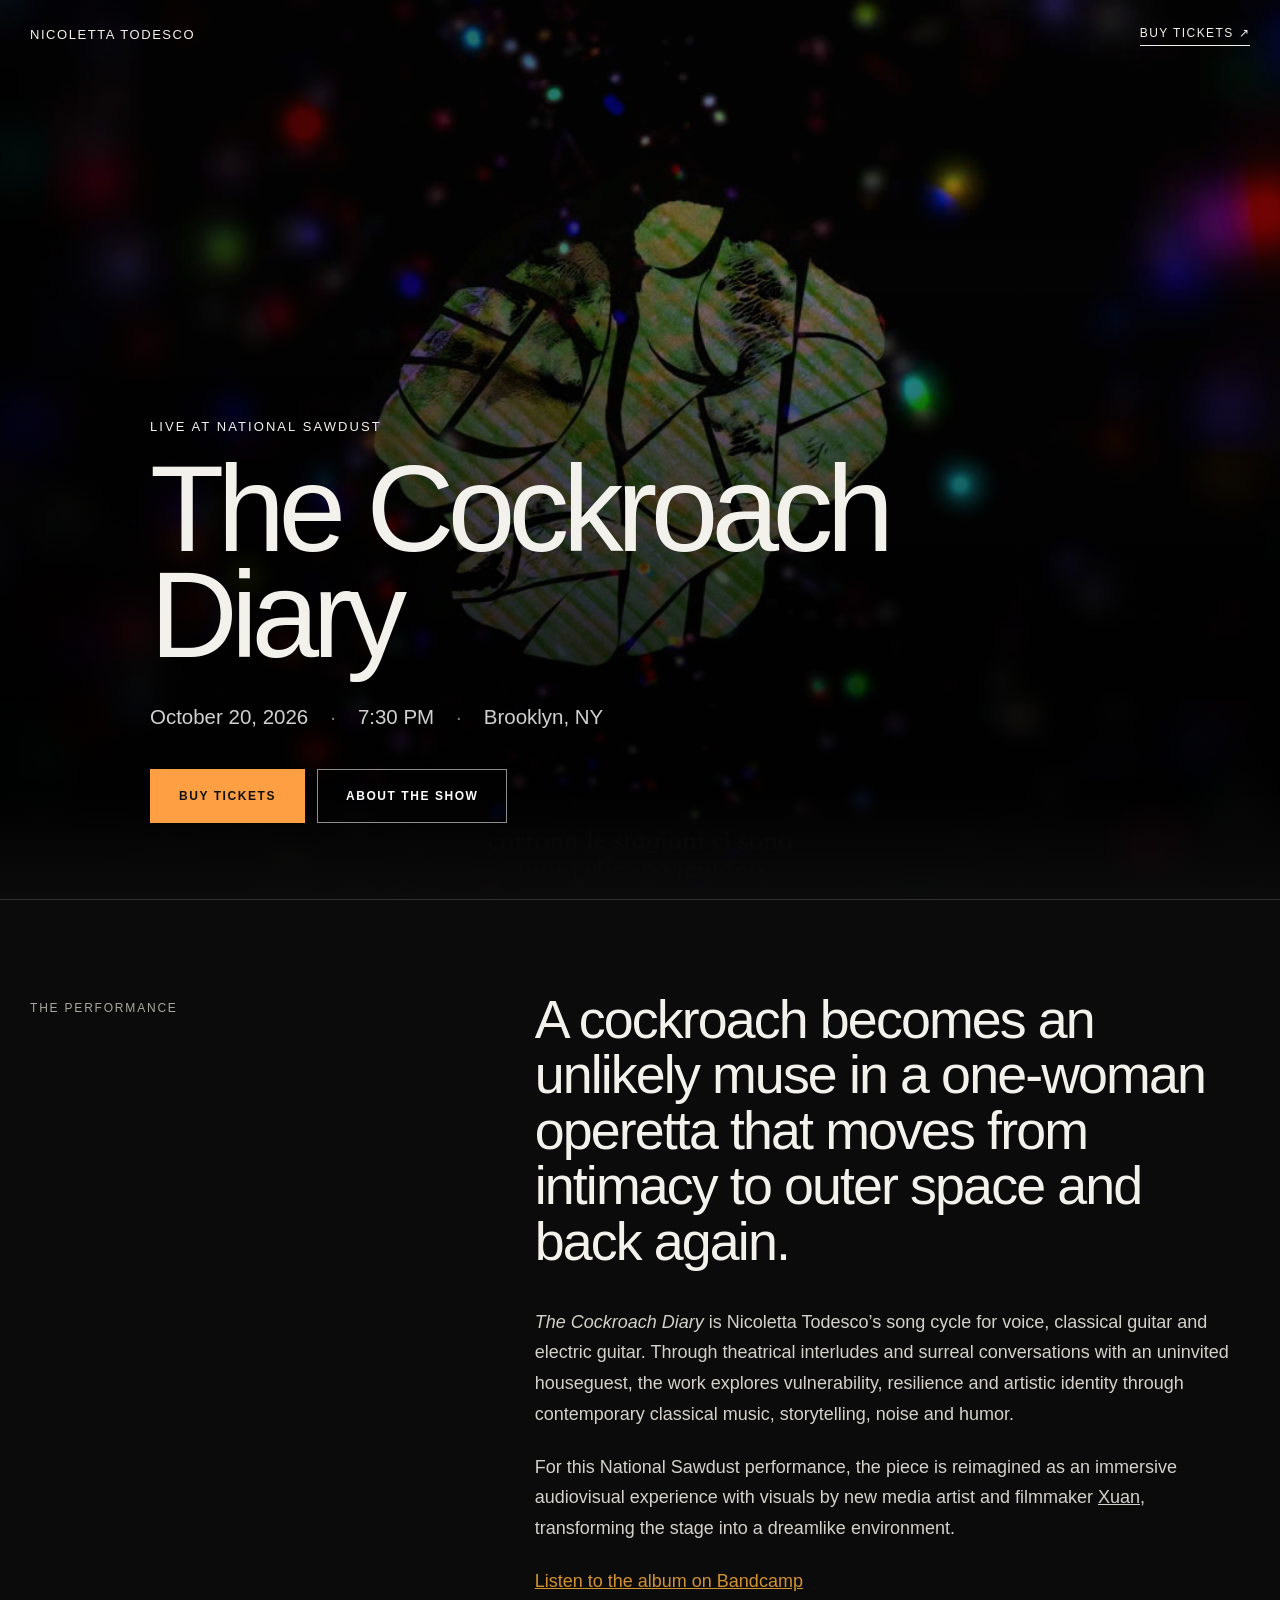
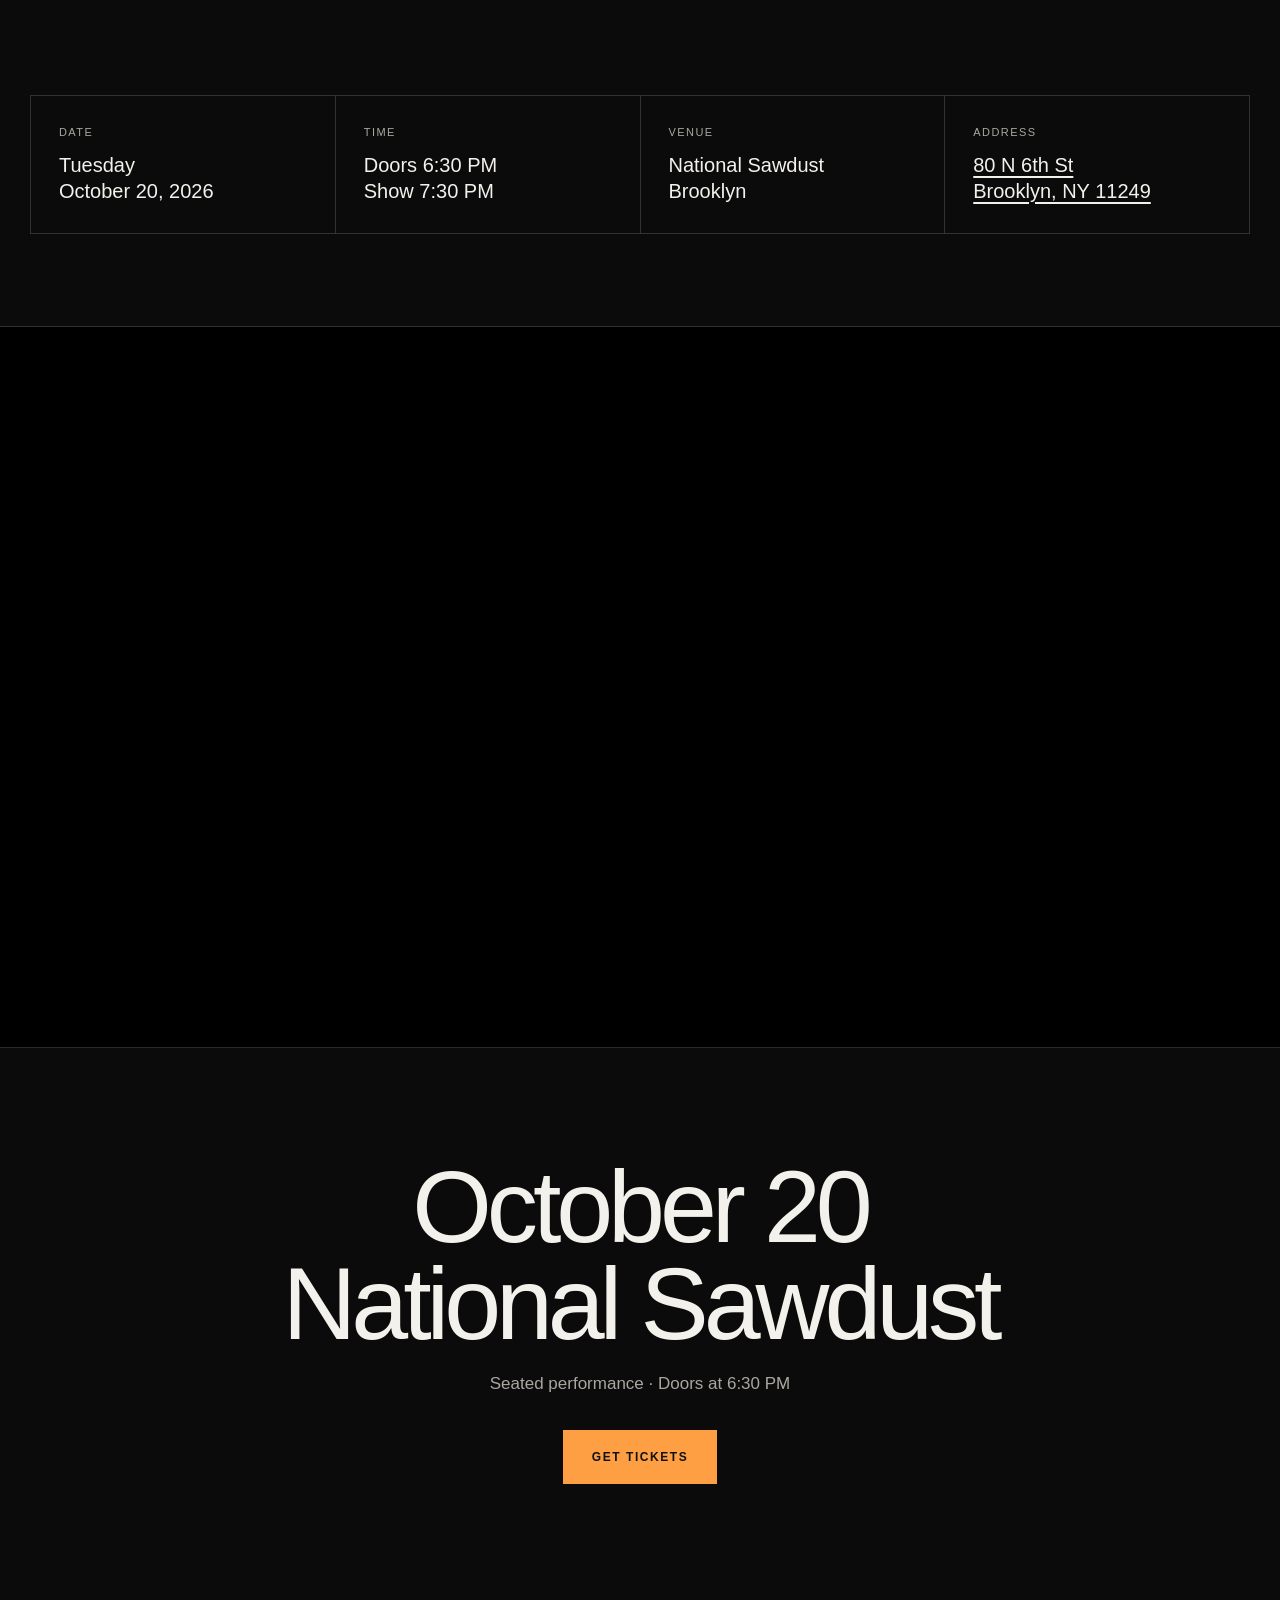
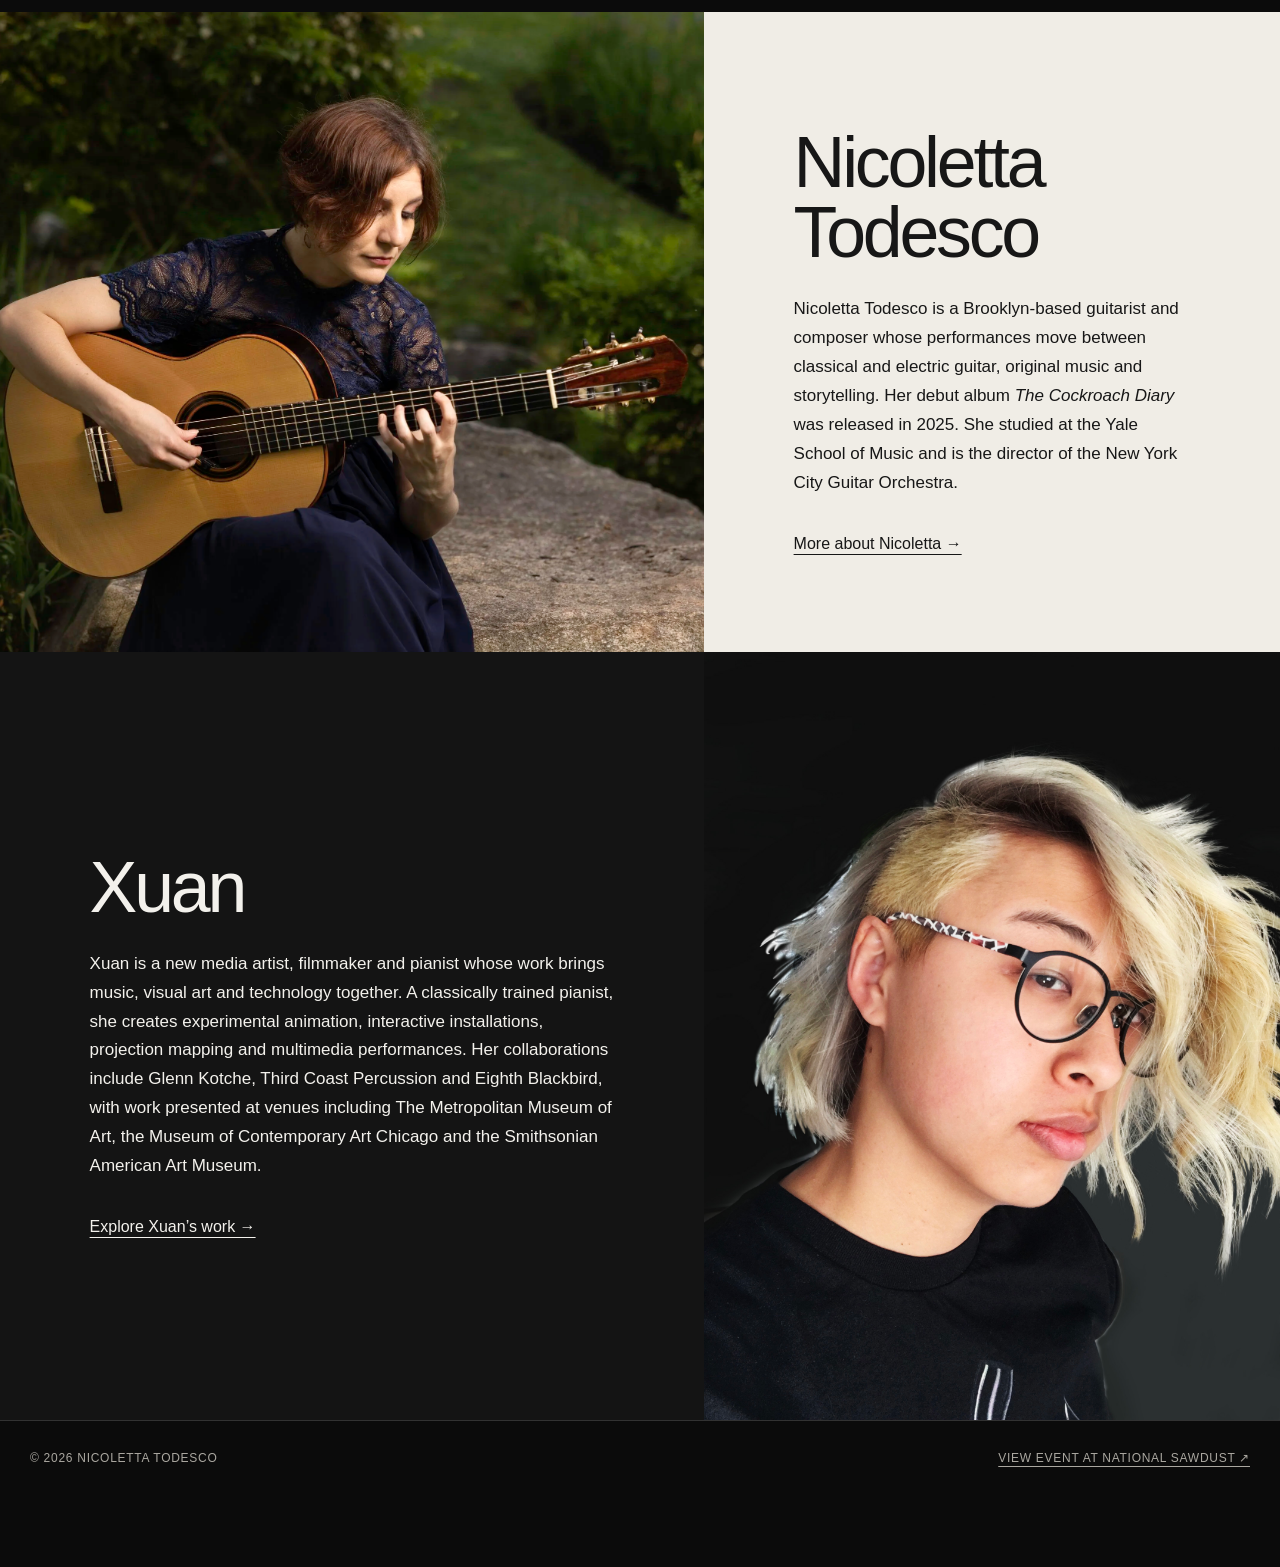
==== commit ec0eda8a: "Update national-sawdust.html" ====
--- a/national-sawdust.html
+++ b/national-sawdust.html
@@ -624,6 +624,32 @@
         transition: none !important;
       }
     }
+
+    /* CINEMATIC VIDEO */
+
+.cinematic-video {
+  width: 100%;
+  padding: 0;
+  background: #000;
+  border-bottom: 1px solid var(--line);
+}
+
+.cinematic-video__frame {
+  position: relative;
+  width: 100%;
+  aspect-ratio: 16 / 9;
+  overflow: hidden;
+  background: #000;
+}
+
+.cinematic-video__frame iframe {
+  position: absolute;
+  inset: 0;
+  width: 100%;
+  height: 100%;
+  border: 0;
+  display: block;
+}
   </style>
 
 
@@ -707,6 +733,26 @@
       </div>
     </section>
 
+      <!-- CINEMATIC VIDEO -->
+  <section class="cinematic-video" aria-label="The Cockroach Diary video">
+    <div class="cinematic-video__frame">
+      <iframe
+        src="https://www.youtube-nocookie.com/embed/MdStKeBqMh8?rel=0&modestbranding=1"
+        title="The Cockroach Diary — Nicoletta Todesco"
+        allow="accelerometer; autoplay; clipboard-write; encrypted-media; gyroscope; picture-in-picture; web-share"
+        allowfullscreen>
+      </iframe>
+    </div>
+  </section>
+
+      <section class="final-cta">
+      <!-- <p class="section-label">One night in Brooklyn</p> -->
+      <h2>October 20<br>National Sawdust</h2>
+      <p>Seated performance · Doors at 6:30 PM</p>
+      <a class="button ticket-link" href="https://ci.ovationtix.com/36490/production/1280504">Get tickets</a>
+    </section>
+
+
     <section class="visual-section" aria-labelledby="about-nicoletta">
       <div class="visual-section__image">
         <img src="images/nikiguitar2.jpeg" alt="Nicoletta Todesco playing classical guitar">
@@ -737,12 +783,7 @@
       </div>
     </section>
 
-    <section class="final-cta">
-      <!-- <p class="section-label">One night in Brooklyn</p> -->
-      <h2>October 20<br>National Sawdust</h2>
-      <p>Seated performance · Doors at 6:30 PM</p>
-      <a class="button ticket-link" href="https://ci.ovationtix.com/36490/production/1280504">Get tickets</a>
-    </section>
+
   </main>
 
   <footer>
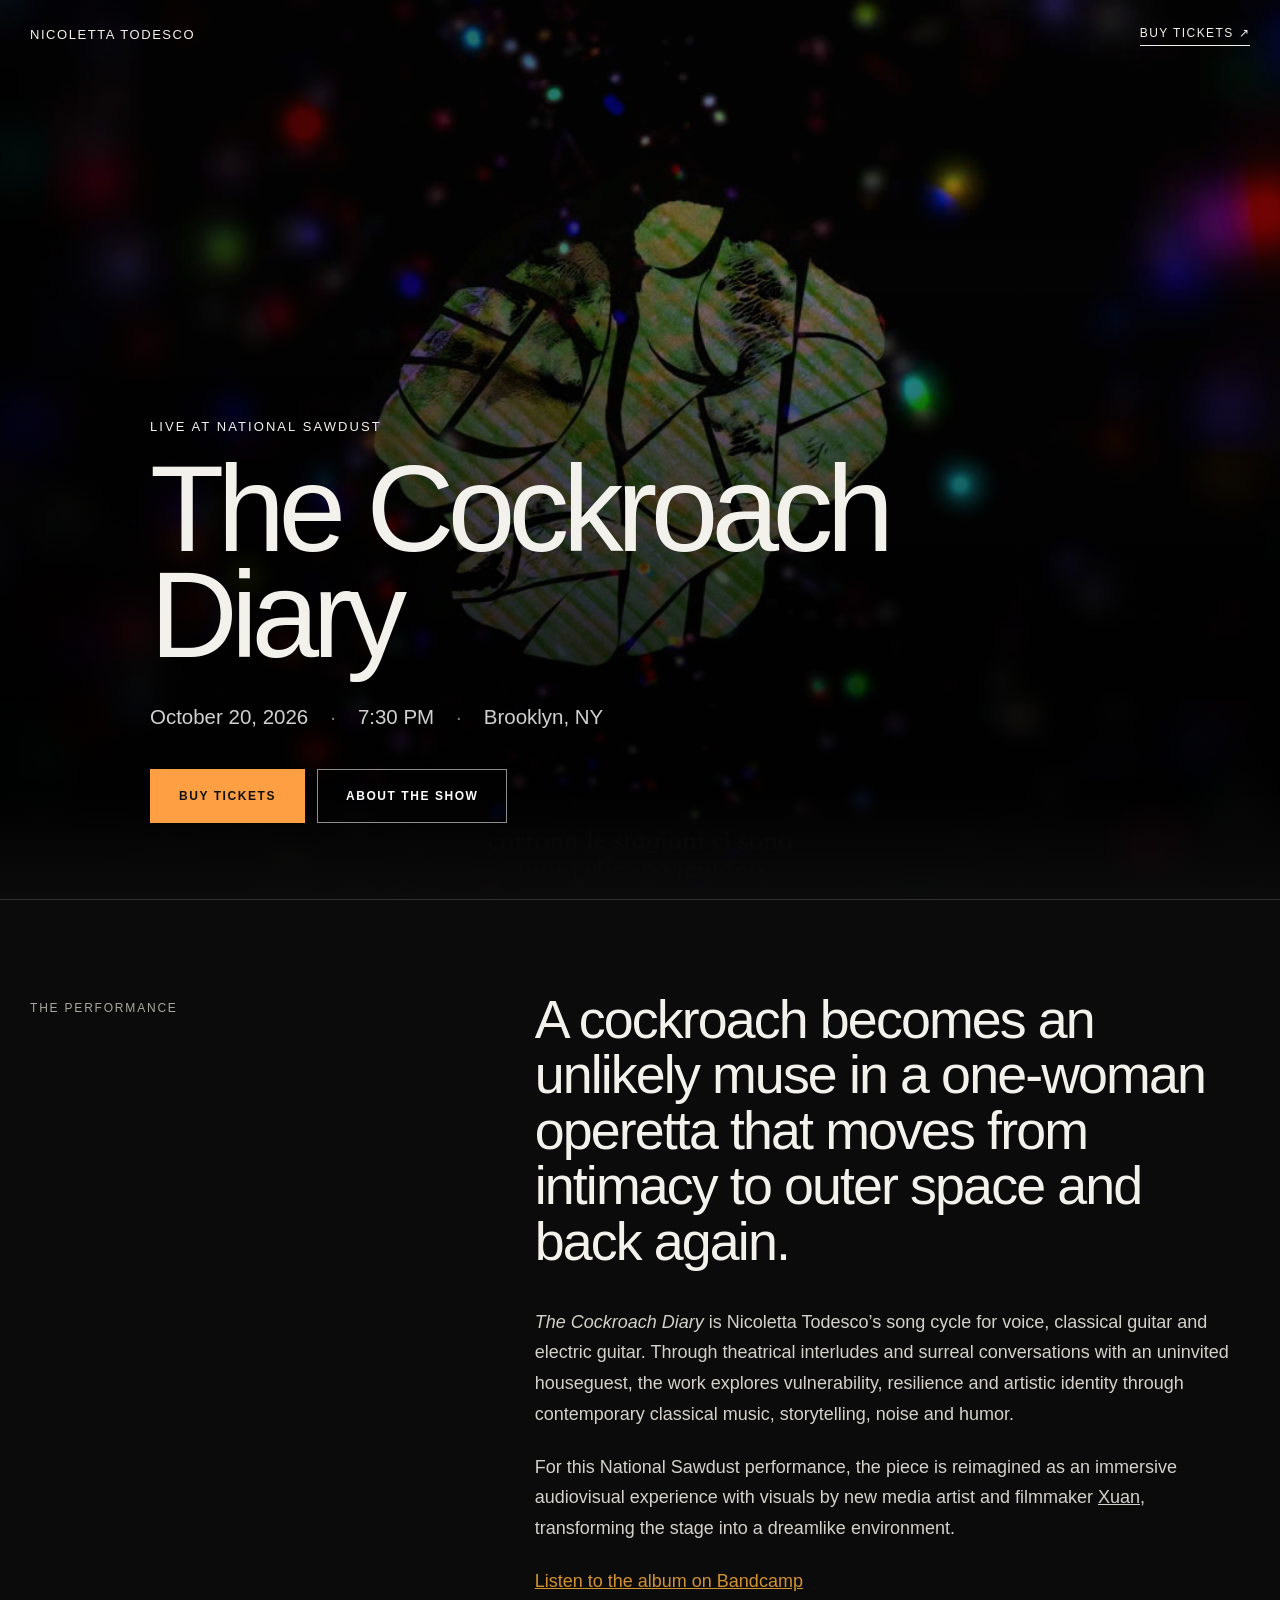
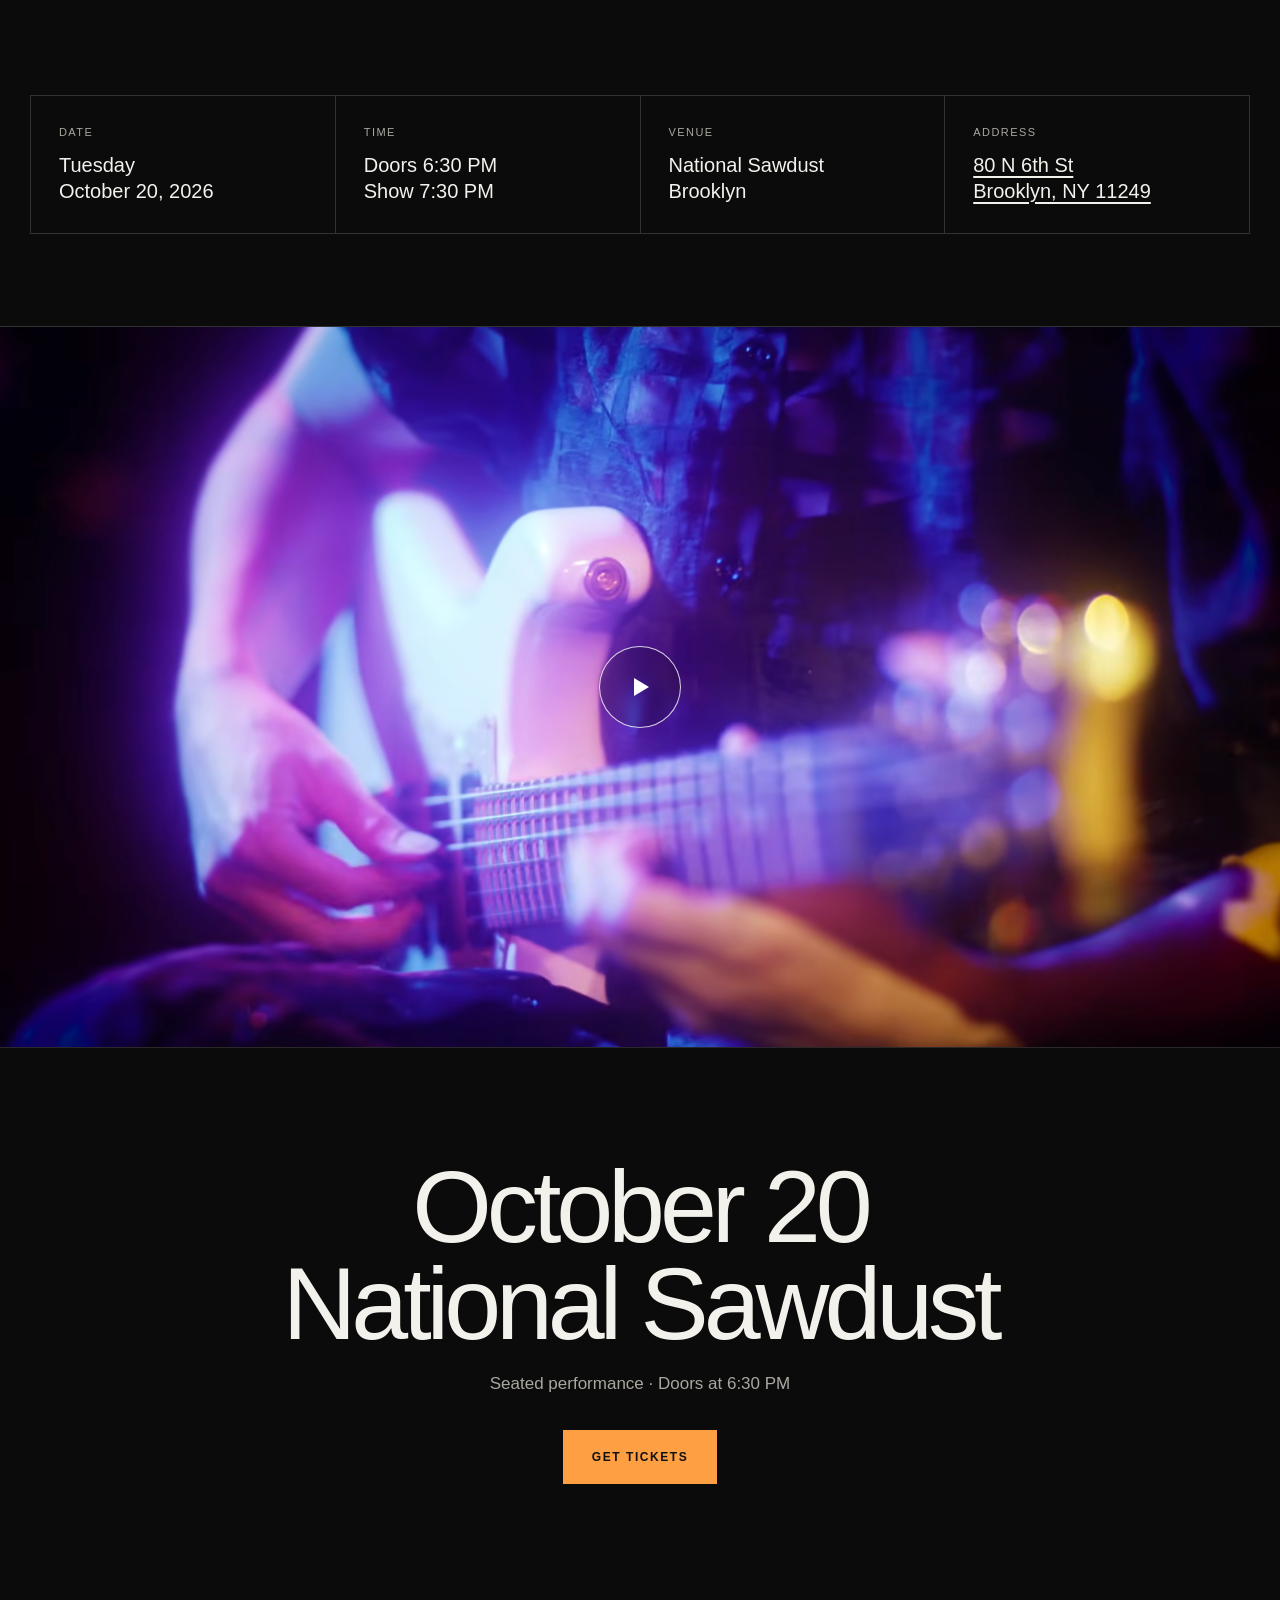
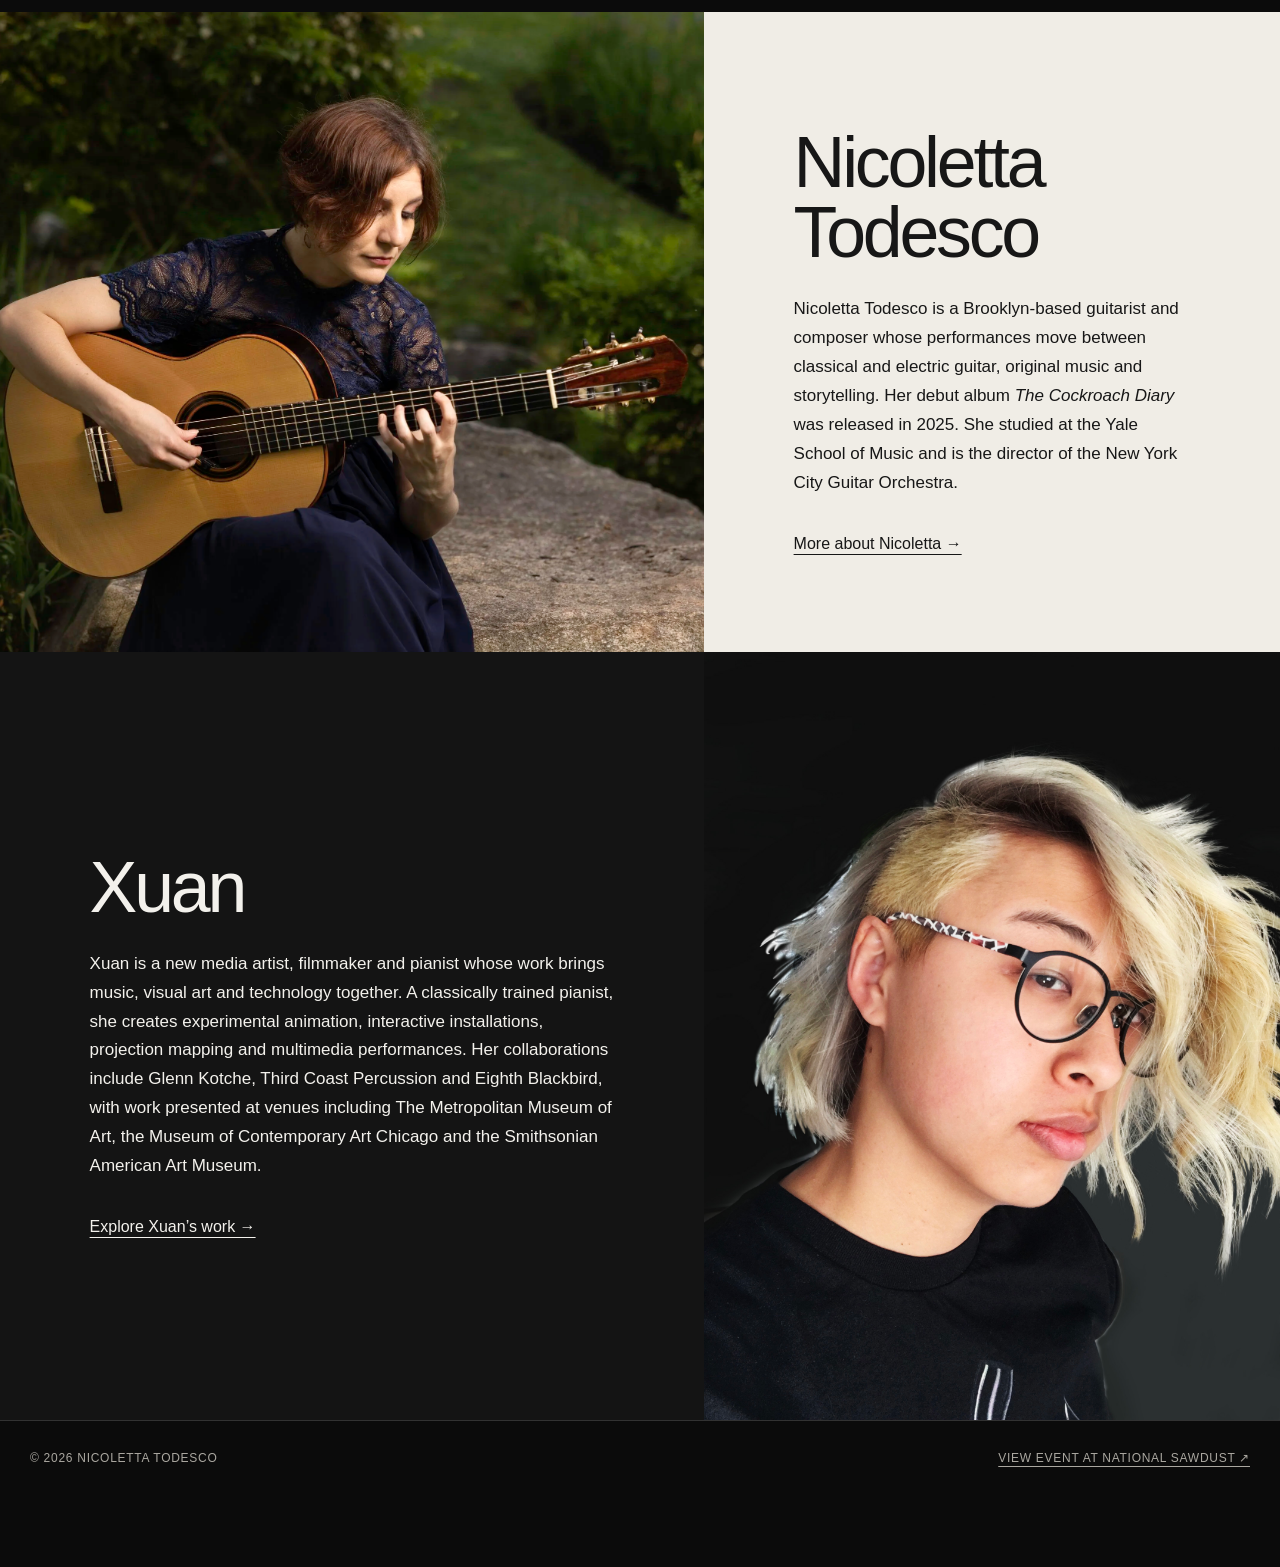
==== commit 3cca7f89: "." ====
--- a/national-sawdust.html
+++ b/national-sawdust.html
@@ -627,34 +627,125 @@
 
     /* CINEMATIC VIDEO */
 
-.cinematic-video {
-  width: 100%;
-  padding: 0;
-  background: #000;
-  border-bottom: 1px solid var(--line);
-}
-
-.cinematic-video__frame {
-  position: relative;
-  width: 100%;
-  aspect-ratio: 16 / 9;
-  overflow: hidden;
-  background: #000;
-}
-
-.cinematic-video__frame iframe {
-  position: absolute;
-  inset: 0;
-  width: 100%;
-  height: 100%;
-  border: 0;
-  display: block;
-}
+    .cinematic-video {
+      width: 100%;
+      padding: 0;
+      background: #000;
+      border-bottom: 1px solid var(--line);
+    }
+
+    .cinematic-video__frame {
+      position: relative;
+      width: 100%;
+      aspect-ratio: 16 / 9;
+      overflow: hidden;
+      background: #000;
+    }
+
+    .cinematic-video__frame iframe {
+      position: absolute;
+      inset: 0;
+      width: 100%;
+      height: 100%;
+      border: 0;
+      display: block;
+    }
+
+    .cinematic-video {
+      width: 100%;
+      background: #000;
+      border-bottom: 1px solid var(--line);
+    }
+
+    .cinematic-video__player {
+      position: relative;
+      width: 100%;
+      aspect-ratio: 16 / 9;
+      background: #000;
+      overflow: hidden;
+    }
+
+    .cinematic-video__poster {
+      position: absolute;
+      inset: 0;
+      width: 100%;
+      height: 100%;
+      padding: 0;
+      border: 0;
+      cursor: pointer;
+      background: #000;
+    }
+
+    .cinematic-video__poster img {
+      width: 100%;
+      height: 100%;
+      object-fit: cover;
+      display: block;
+      transition: transform .6s ease, opacity .3s ease;
+    }
+
+    .cinematic-video__poster:hover img {
+      transform: scale(1.015);
+      opacity: .9;
+    }
+
+
+    /* Minimal play button */
+
+    .cinematic-video__play {
+      position: absolute;
+      left: 50%;
+      top: 50%;
+      transform: translate(-50%, -50%);
+
+      width: 82px;
+      height: 82px;
+
+      border: 1px solid rgba(255, 255, 255, .8);
+      border-radius: 50%;
+
+      display: flex;
+      align-items: center;
+      justify-content: center;
+
+      background: rgba(0, 0, 0, .18);
+      backdrop-filter: blur(4px);
+
+      transition: transform .2s ease, background .2s ease;
+    }
+
+    .cinematic-video__poster:hover .cinematic-video__play {
+      transform: translate(-50%, -50%) scale(1.08);
+      background: rgba(0, 0, 0, .35);
+    }
+
+    .cinematic-video__triangle {
+      width: 0;
+      height: 0;
+
+      border-top: 9px solid transparent;
+      border-bottom: 9px solid transparent;
+      border-left: 15px solid white;
+
+      margin-left: 4px;
+    }
+
+
+    /* YouTube iframe after clicking */
+
+    .cinematic-video__player iframe {
+      position: absolute;
+      inset: 0;
+      width: 100%;
+      height: 100%;
+      border: 0;
+    }
   </style>
 
 
 
 </head>
+
 
 <body>
 
@@ -733,19 +824,27 @@
       </div>
     </section>
 
-      <!-- CINEMATIC VIDEO -->
-  <section class="cinematic-video" aria-label="The Cockroach Diary video">
-    <div class="cinematic-video__frame">
-      <iframe
-        src="https://www.youtube-nocookie.com/embed/MdStKeBqMh8?rel=0&modestbranding=1"
-        title="The Cockroach Diary — Nicoletta Todesco"
-        allow="accelerometer; autoplay; clipboard-write; encrypted-media; gyroscope; picture-in-picture; web-share"
-        allowfullscreen>
-      </iframe>
-    </div>
-  </section>
-
-      <section class="final-cta">
+
+    <section class="cinematic-video" aria-label="The Cockroach Diary video">
+
+      <div class="cinematic-video__player" id="video-player">
+
+        <button class="cinematic-video__poster" id="video-play" aria-label="Play The Cockroach Diary video">
+
+          <img src="images/video-poster.jpg" alt="Nicoletta Todesco performing The Cockroach Diary">
+
+          <span class="cinematic-video__play">
+            <span class="cinematic-video__triangle"></span>
+          </span>
+
+        </button>
+
+      </div>
+
+    </section>
+
+
+    <section class="final-cta">
       <!-- <p class="section-label">One night in Brooklyn</p> -->
       <h2>October 20<br>National Sawdust</h2>
       <p>Seated performance · Doors at 6:30 PM</p>
@@ -760,9 +859,12 @@
       <div class="visual-section__copy">
         <!-- <p class="section-label">Nicoletta Todesco</p> -->
         <h2 id="about-nicoletta">Nicoletta Todesco</h2>
-        <p>Nicoletta Todesco is a Brooklyn-based guitarist and composer whose performances move between classical and
-          electric guitar, original music and storytelling. Her debut album <em>The Cockroach Diary</em> was released in
-          2025. She studied at the Yale School of Music and is the director of the New York City Guitar Orchestra.</p>
+        <p>Nicoletta Todesco is a Brooklyn-based guitarist and composer whose performances move between classical
+          and
+          electric guitar, original music and storytelling. Her debut album <em>The Cockroach Diary</em> was
+          released in
+          2025. She studied at the Yale School of Music and is the director of the New York City Guitar Orchestra.
+        </p>
         <a href="https://nicolettatodesco.org">More about Nicoletta →</a>
       </div>
     </section>
@@ -777,7 +879,8 @@
         <p>Xuan is a new media artist, filmmaker and pianist whose work brings music, visual art and technology
           together. A classically trained pianist, she creates experimental animation, interactive installations,
           projection mapping and multimedia performances. Her collaborations include Glenn Kotche, Third Coast
-          Percussion and Eighth Blackbird, with work presented at venues including The Metropolitan Museum of Art, the
+          Percussion and Eighth Blackbird, with work presented at venues including The Metropolitan Museum of Art,
+          the
           Museum of Contemporary Art Chicago and the Smithsonian American Art Museum.</p>
         <a href="https://www.xuanfilms.com/" target="_blank" rel="noopener">Explore Xuan’s work →</a>
       </div>
@@ -805,6 +908,24 @@
       });
     });
   </script> -->
+
+  <script>
+  const videoPlay = document.getElementById('video-play');
+  const videoPlayer = document.getElementById('video-player');
+
+  videoPlay.addEventListener('click', function () {
+    videoPlayer.innerHTML = `
+      <iframe
+        src="https://www.youtube-nocookie.com/embed/MdStKeBqMh8?autoplay=1&rel=0&cc_load_policy=0"
+        title="MA-MA from The Cockroach Diary by Nicoletta Todesco"
+        allow="autoplay; encrypted-media; picture-in-picture"
+        allowfullscreen>
+      </iframe>
+    `;
+  });
+</script>
+
 </body>
+</body>
 
 </html>
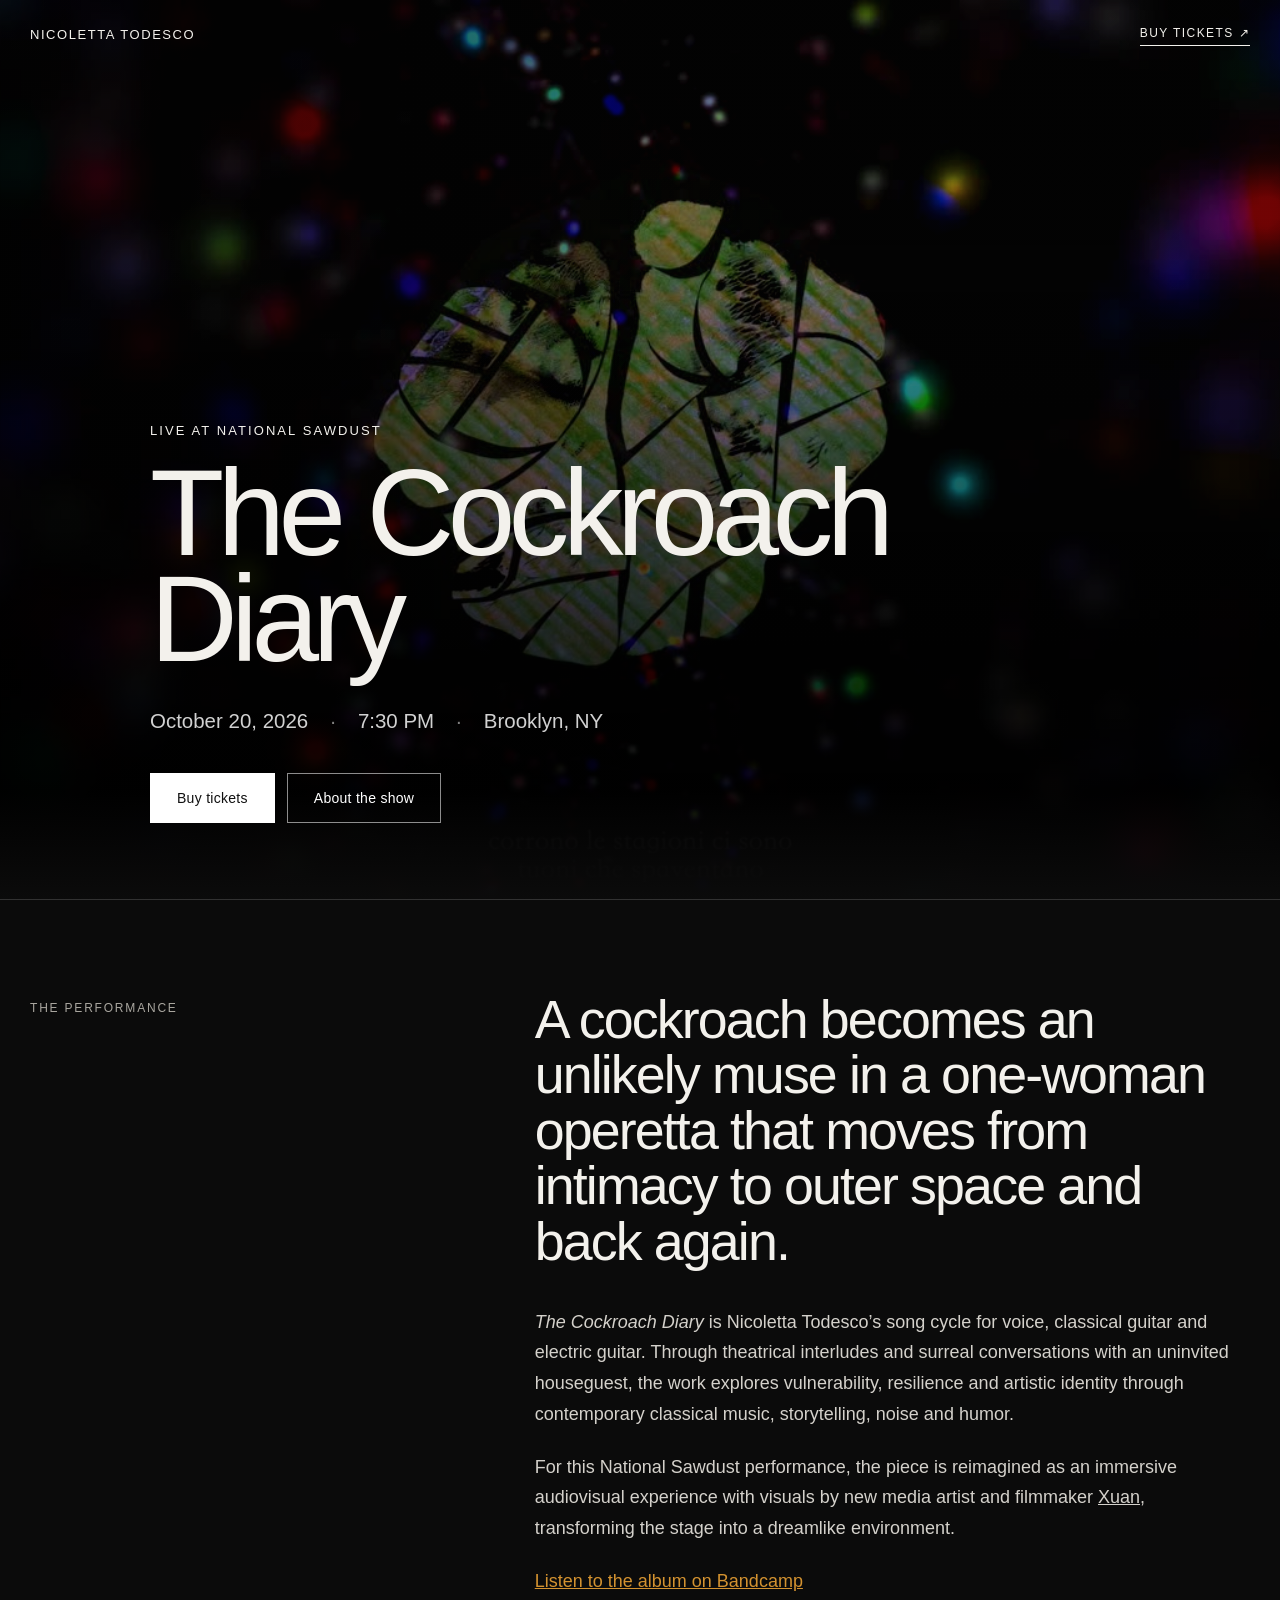
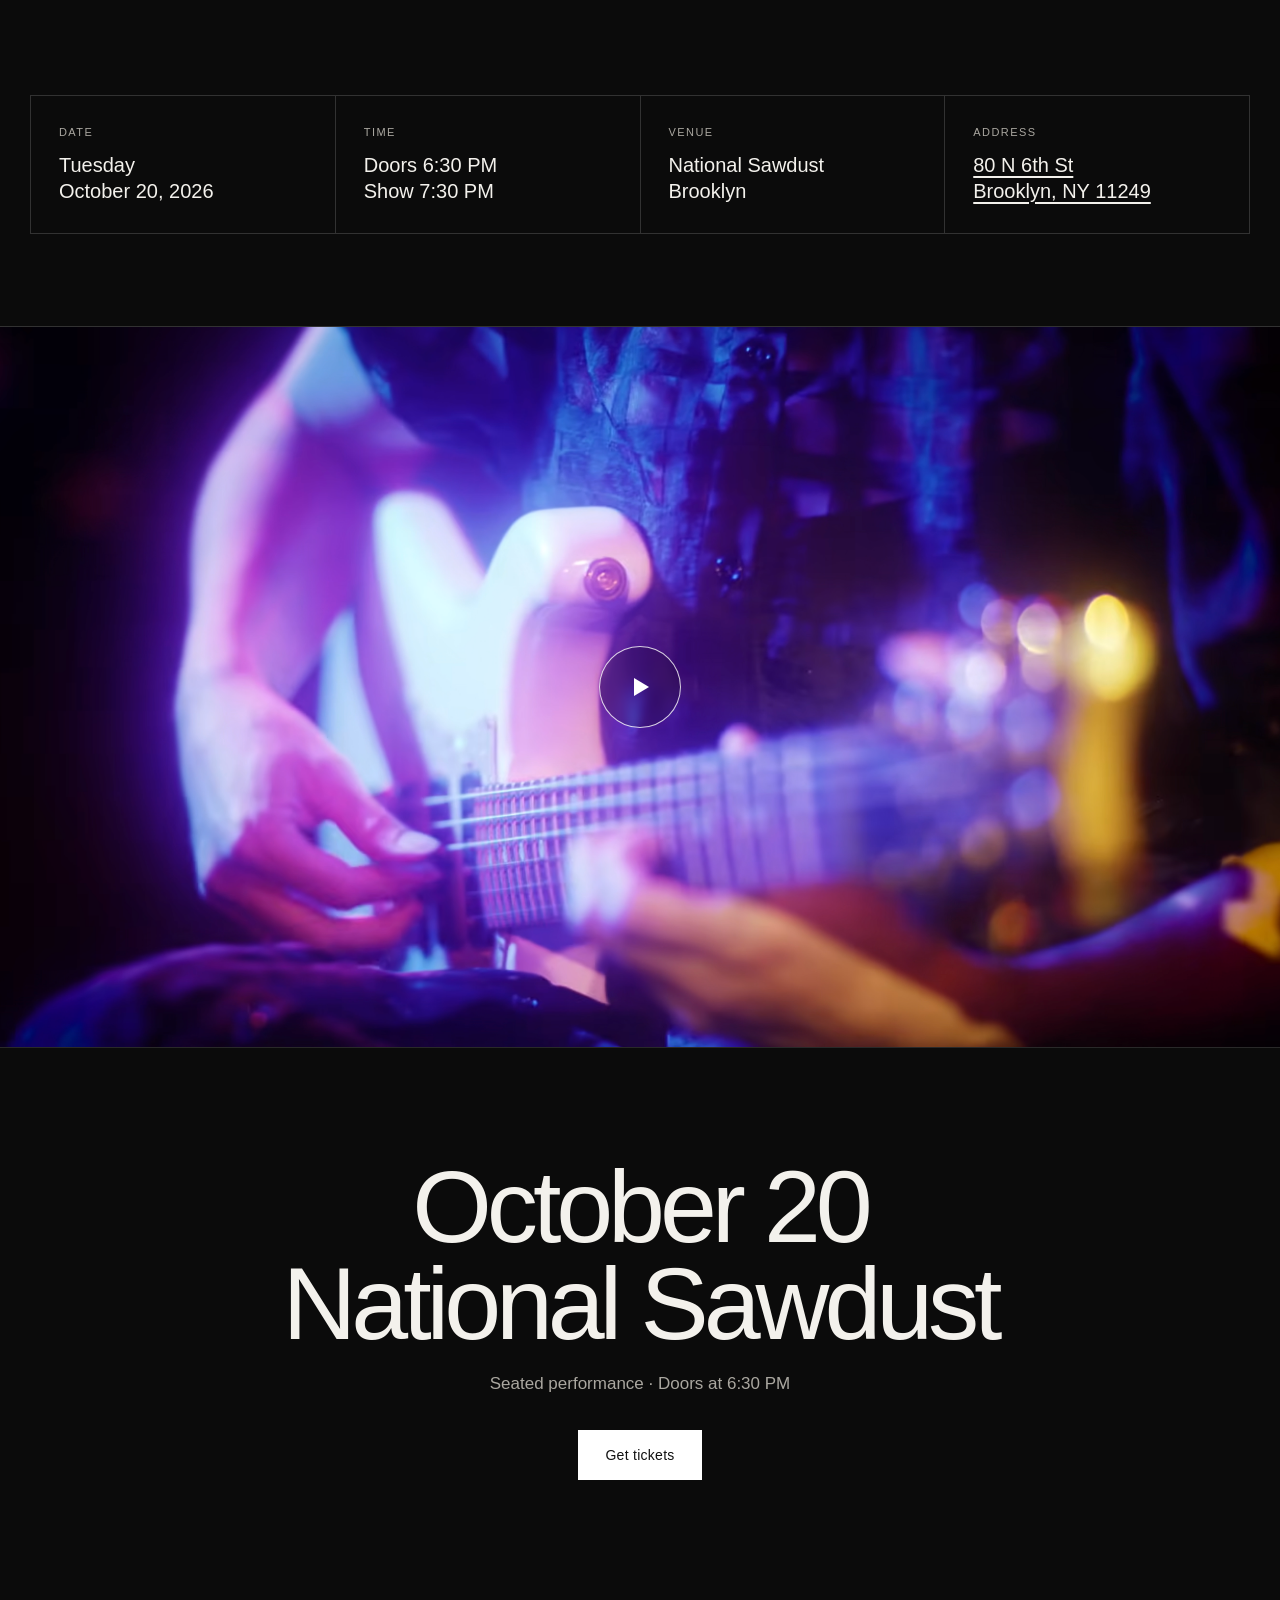
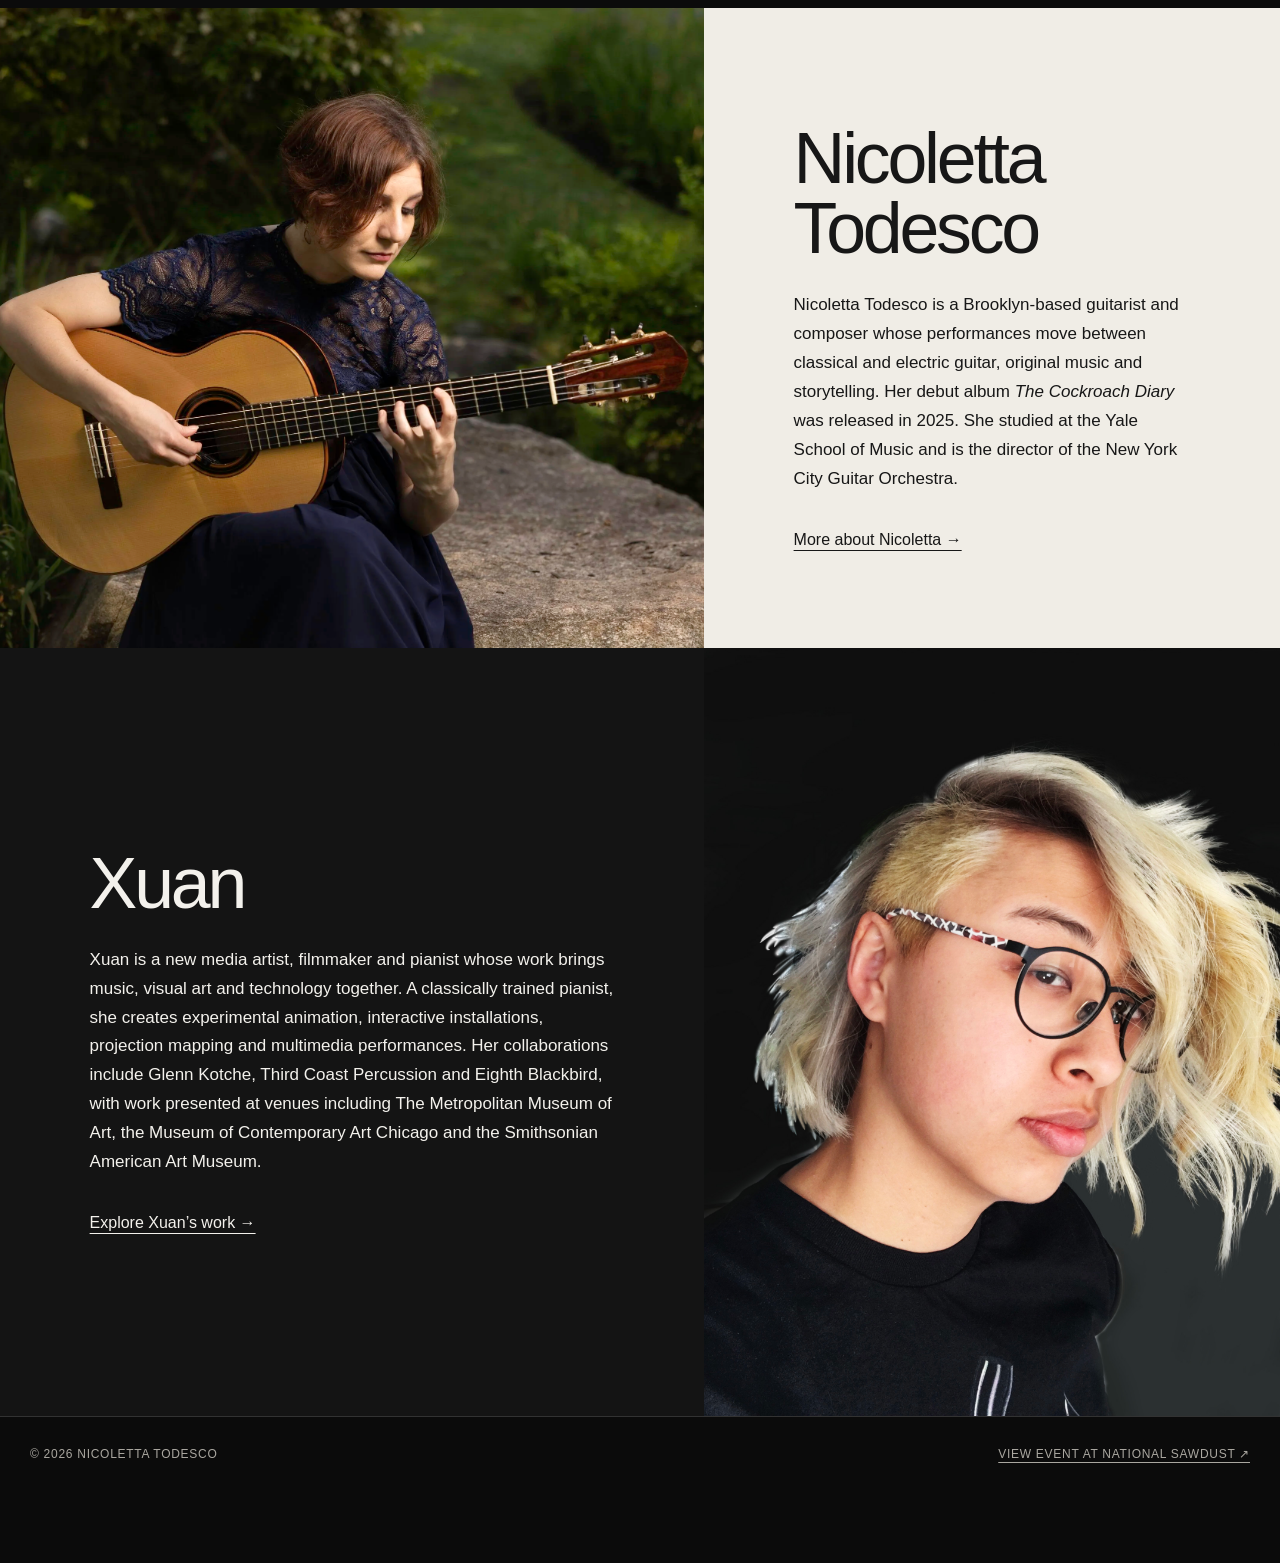
==== commit a3825fe7: "Update national-sawdust.html" ====
--- a/national-sawdust.html
+++ b/national-sawdust.html
@@ -237,38 +237,64 @@
       gap: 12px;
     }
 
-    .button {
-      display: inline-flex;
-      align-items: center;
-      justify-content: center;
-      min-height: 54px;
-      padding: 0 28px;
-      text-decoration: none;
-      text-transform: uppercase;
-      letter-spacing: .13em;
-      font-size: 12px;
-      font-weight: 600;
-      background: var(--accent);
-      color: #111;
-      border: 1px solid var(--accent);
-      transition: .18s ease;
-    }
-
-    .button:hover {
-      background: #fff;
-      border-color: #fff;
-    }
-
-    .button--ghost {
-      background: transparent;
-      color: #fff;
-      border-color: rgba(255, 255, 255, .55);
-    }
-
-    .button--ghost:hover {
-      color: #111;
-    }
-
+ .button {
+  display: inline-flex;
+  align-items: center;
+  justify-content: center;
+
+  min-height: 50px;
+  padding: 0 26px;
+
+  background: transparent;
+  color: #fff;
+
+  border: 1px solid rgba(255, 255, 255, .75);
+  border-radius: 0;
+
+  text-decoration: none;
+  font-size: 14px;
+  font-weight: 400;
+  letter-spacing: .02em;
+
+  transition:
+    background-color .25s ease,
+    color .25s ease,
+    border-color .25s ease;
+}
+
+.button:hover {
+  background: #fff;
+  color: #111;
+  border-color: #fff;
+}
+
+
+/* Primary CTA */
+.button:not(.button--ghost) {
+  background: #fff;
+  color: #111;
+  border-color: #fff;
+}
+
+.button:not(.button--ghost):hover {
+  background: var(--accent);
+  border-color: var(--accent);
+  color: #111;
+}
+
+
+/* Secondary CTA */
+.button--ghost {
+  background: transparent;
+  color: #fff;
+  border-color: rgba(255, 255, 255, .55);
+}
+
+.button--ghost:hover {
+  background: #fff;
+  color: #111;
+  border-color: #fff;
+}
     .section {
       padding: 92px 0;
       border-bottom: 1px solid var(--line);
@@ -910,11 +936,11 @@
   </script> -->
 
   <script>
-  const videoPlay = document.getElementById('video-play');
-  const videoPlayer = document.getElementById('video-player');
-
-  videoPlay.addEventListener('click', function () {
-    videoPlayer.innerHTML = `
+    const videoPlay = document.getElementById('video-play');
+    const videoPlayer = document.getElementById('video-player');
+
+    videoPlay.addEventListener('click', function () {
+      videoPlayer.innerHTML = `
       <iframe
         src="https://www.youtube-nocookie.com/embed/MdStKeBqMh8?autoplay=1&rel=0&cc_load_policy=0"
         title="MA-MA from The Cockroach Diary by Nicoletta Todesco"
@@ -922,10 +948,10 @@
         allowfullscreen>
       </iframe>
     `;
-  });
-</script>
+    });
+  </script>
+
 
 </body>
-</body>
 
 </html>
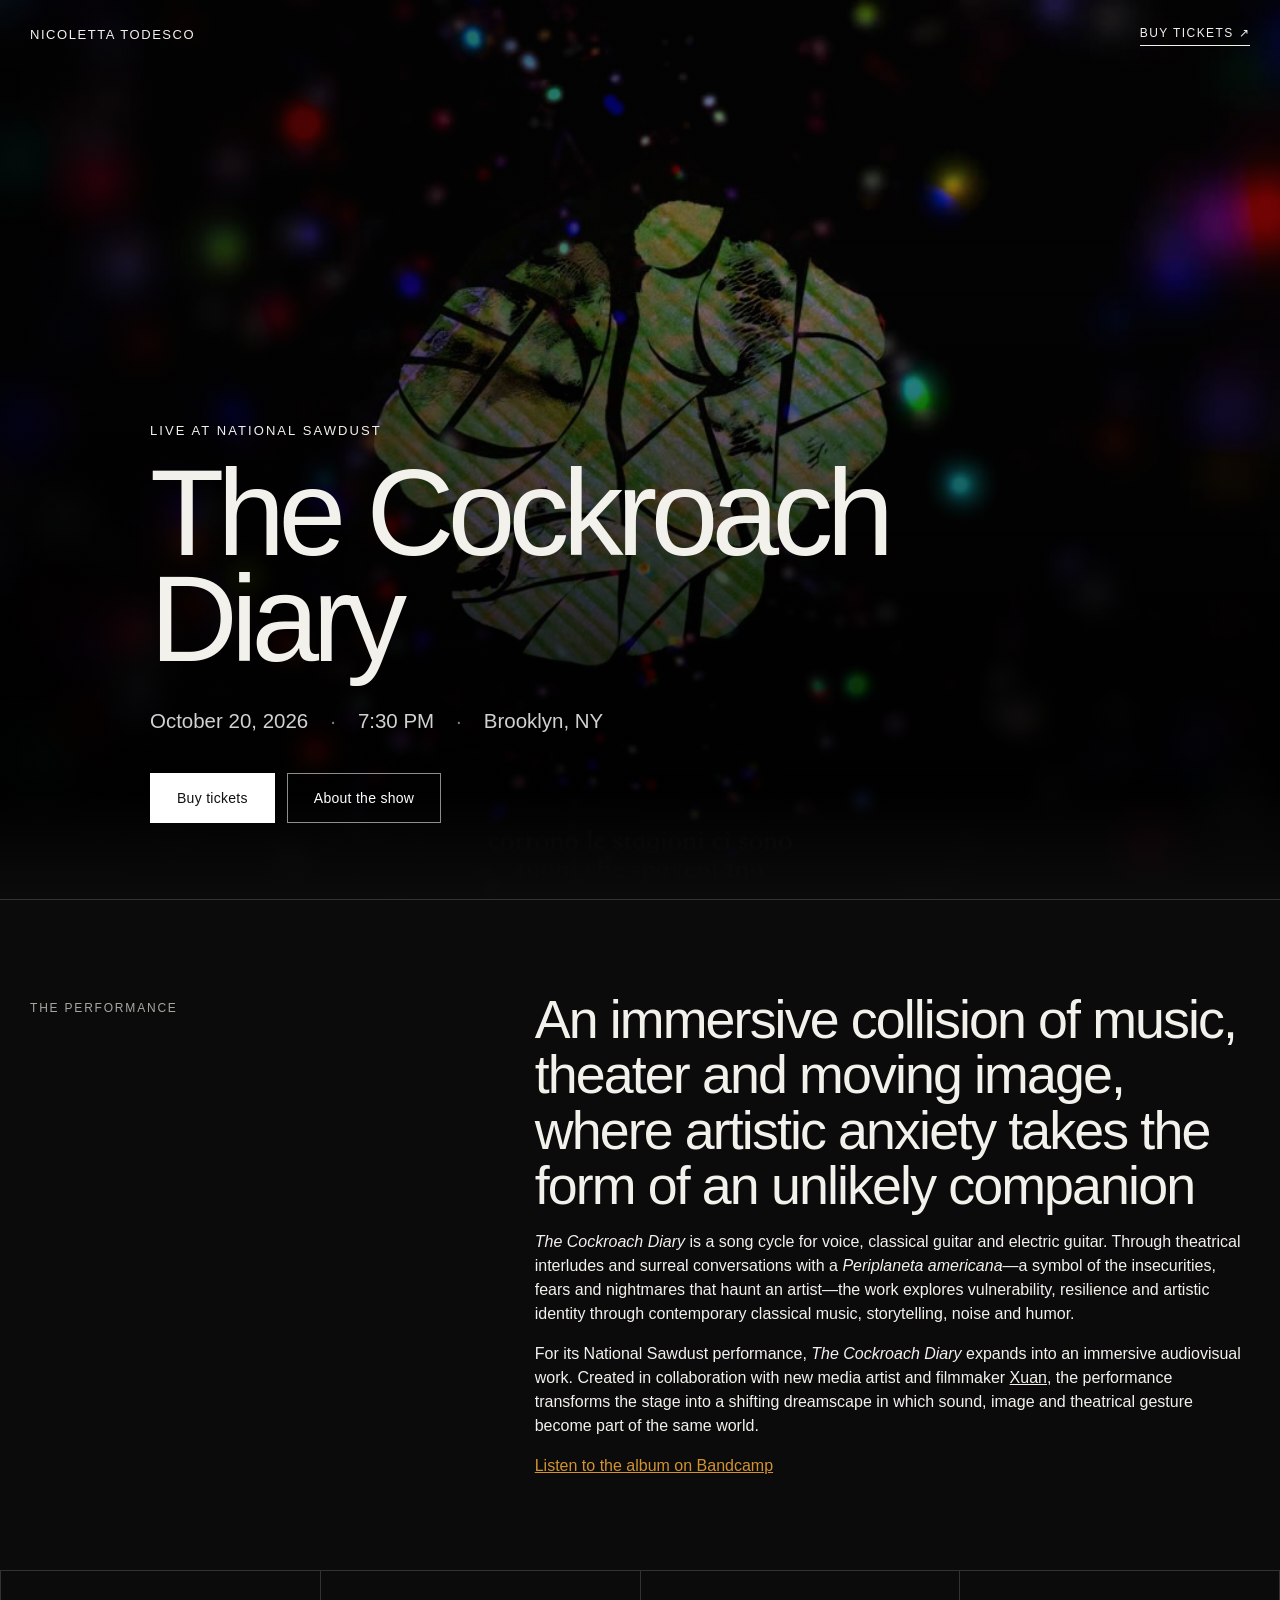
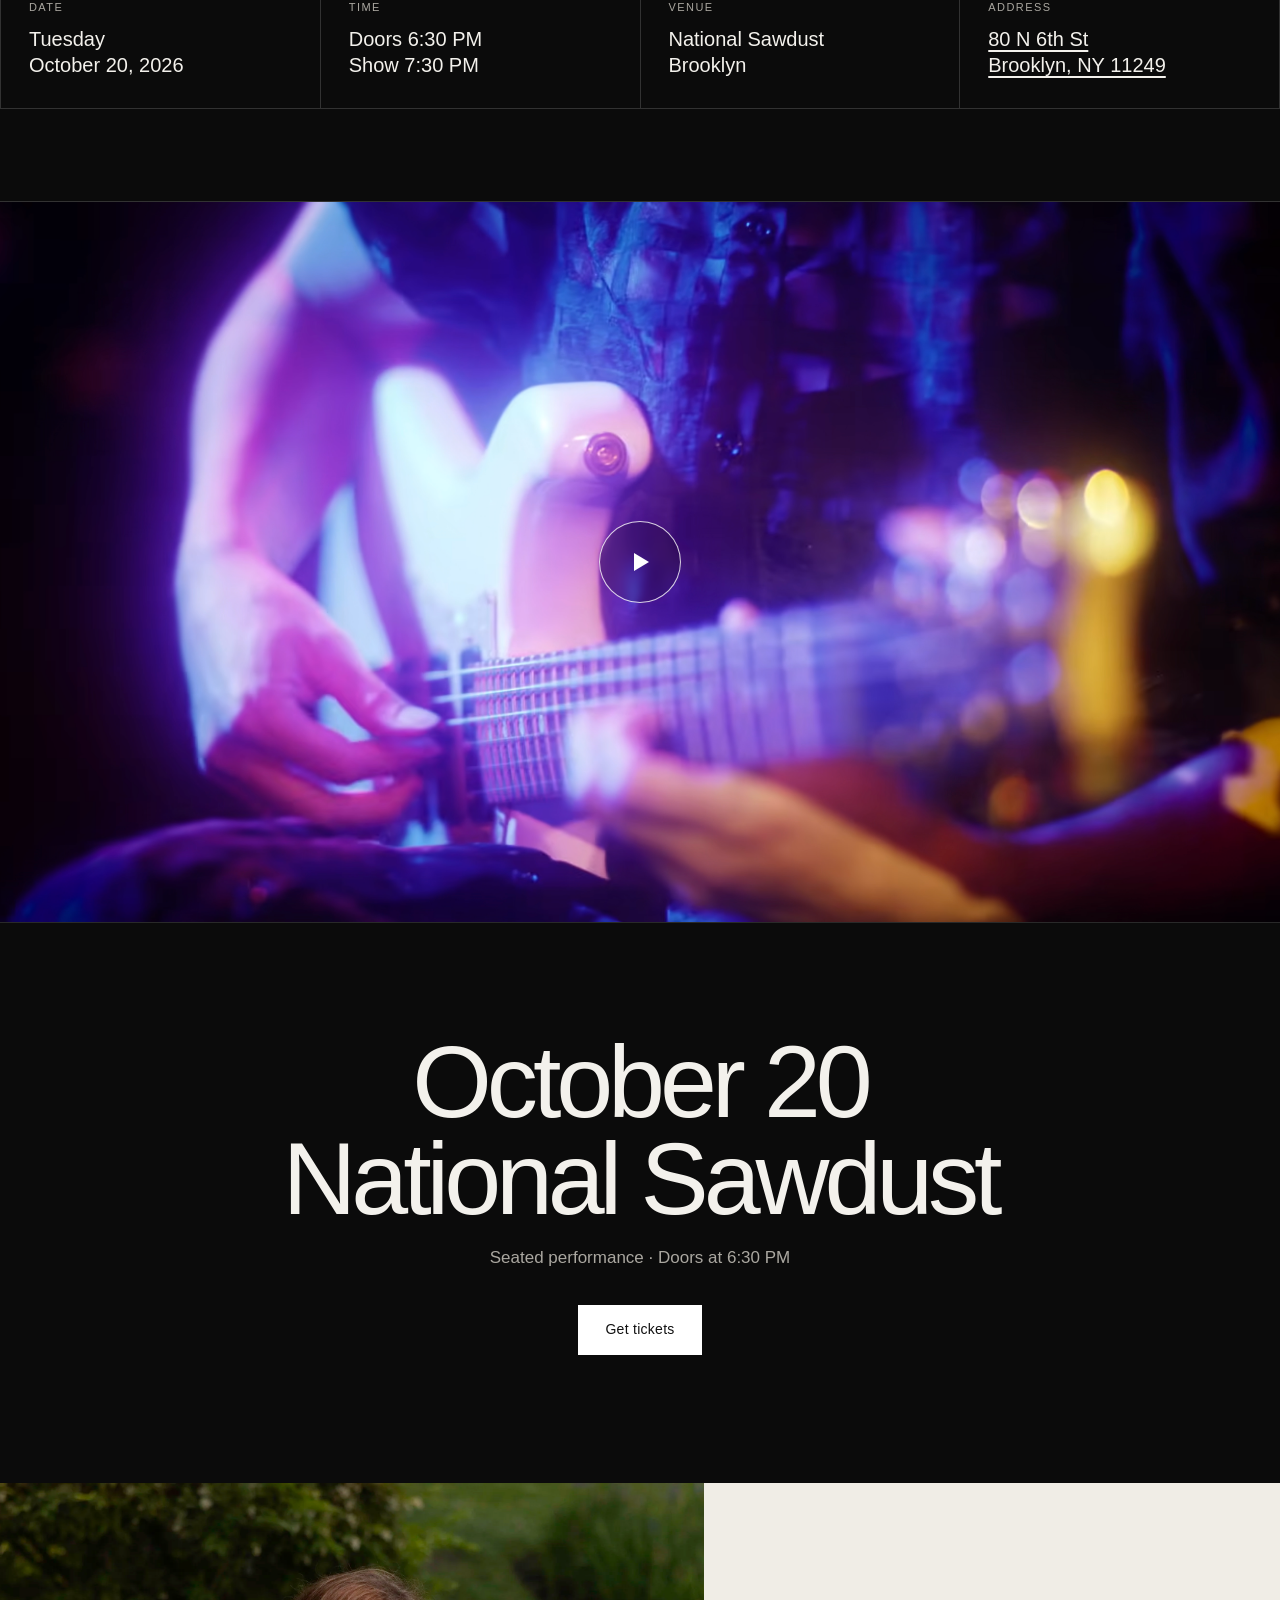
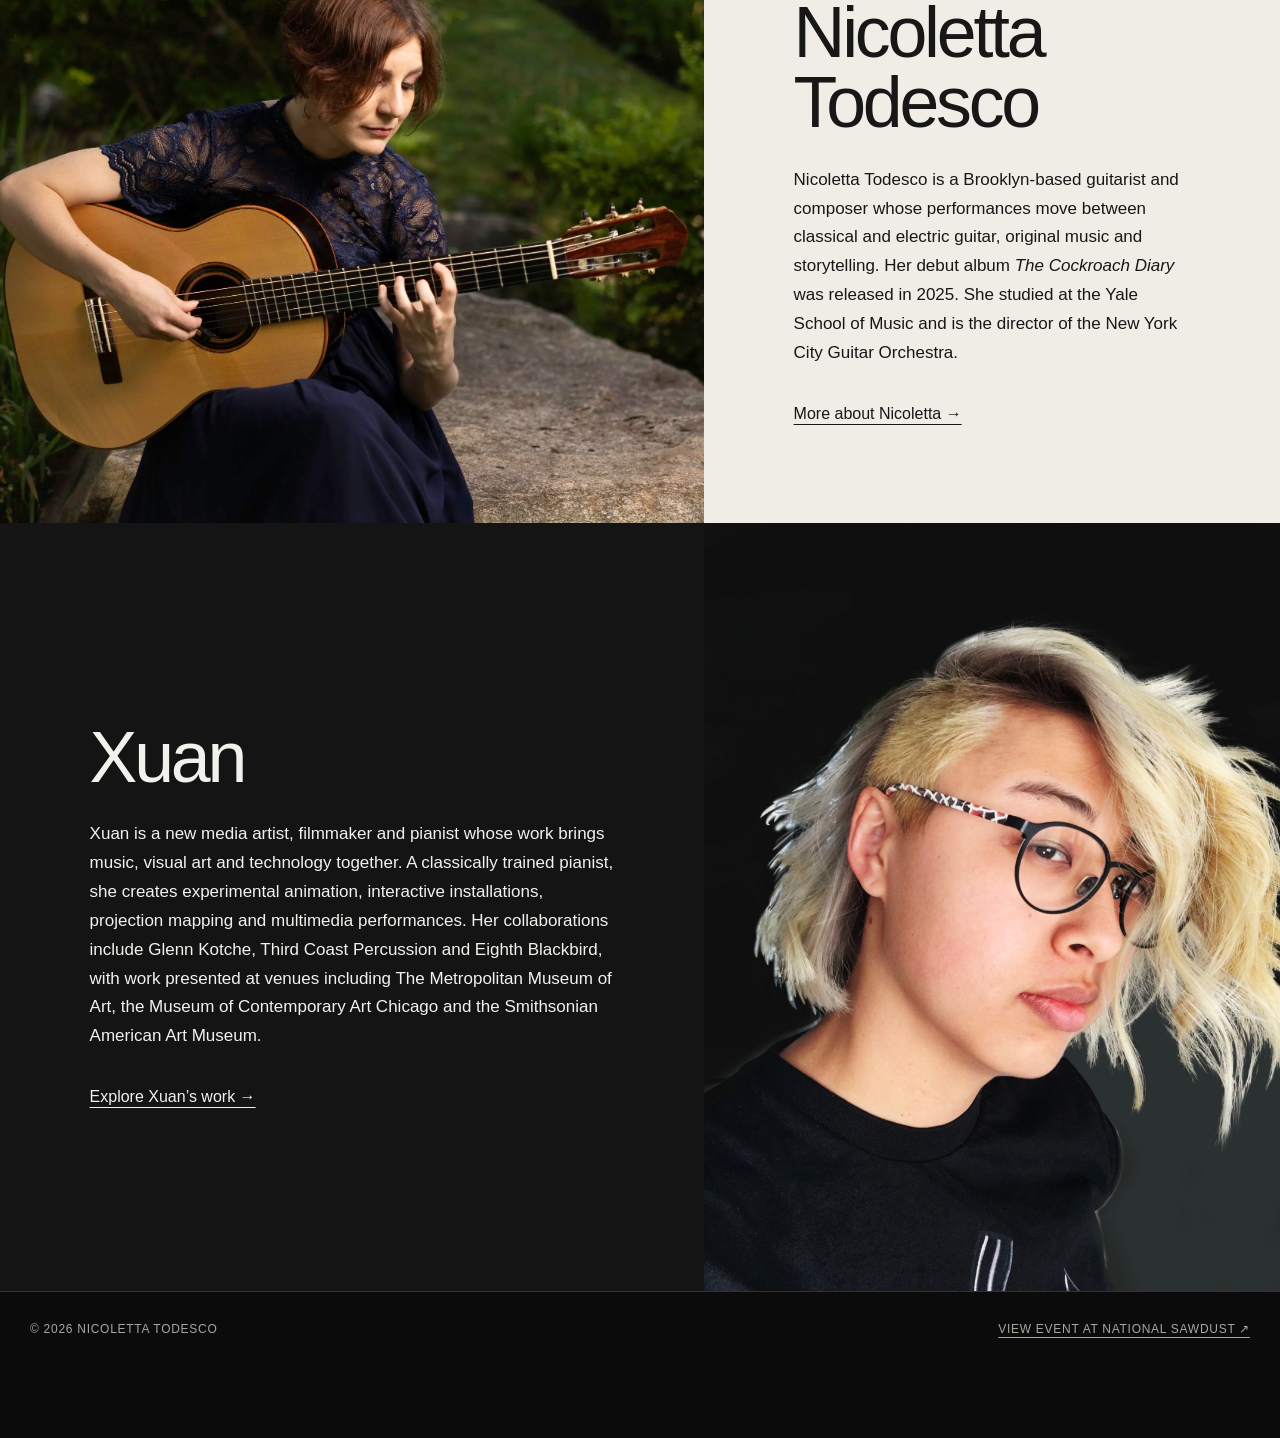
==== commit 0b5c4e69: "Update national-sawdust.html" ====
--- a/national-sawdust.html
+++ b/national-sawdust.html
@@ -807,19 +807,11 @@
         <div class="intro-grid">
           <p class="section-label">The performance</p>
           <div>
-            <p class="lead">A cockroach becomes an unlikely muse in a one-woman operetta that moves from intimacy to
-              outer space and back again.</p>
-
-            <div class="body-copy">
-              <p><em>The Cockroach Diary</em> is Nicoletta Todesco’s song cycle for voice, classical guitar and electric
-                guitar. Through theatrical interludes and surreal conversations with an uninvited houseguest, the work
-                explores vulnerability, resilience and artistic identity through contemporary classical music,
-                storytelling, noise and humor.</p>
-
-              <p>For this National Sawdust performance, the piece is reimagined as an immersive audiovisual experience
-                with visuals by new media artist and filmmaker <a href="https://www.xuanfilms.com/" target="_blank"
-                  rel="noopener">Xuan</a>, transforming the stage into a dreamlike environment.</p>
-
+            <p class="lead">An immersive collision of music, theater and moving image, where artistic anxiety takes the form of an unlikely companion</p>
+
+  <p><em>The Cockroach Diary</em> is a song cycle for voice, classical guitar and electric guitar. Through theatrical interludes and surreal conversations with a <em>Periplaneta americana</em>—a symbol of the insecurities, fears and nightmares that haunt an artist—the work explores vulnerability, resilience and artistic identity through contemporary classical music, storytelling, noise and humor.</p>
+
+<p>For its National Sawdust performance, <em>The Cockroach Diary</em> expands into an immersive audiovisual work. Created in collaboration with new media artist and filmmaker <a href="https://www.xuanfilms.com/" target="_blank" rel="noopener">Xuan</a>, the performance transforms the stage into a shifting dreamscape in which sound, image and theatrical gesture become part of the same world.</p>
               <p><a href="https://nicolettatodesco.bandcamp.com/album/the-cockroach-diary" target="_blank"
                   style="color: rgb(211, 146, 48);">Listen to the album on Bandcamp</a></p>
 
